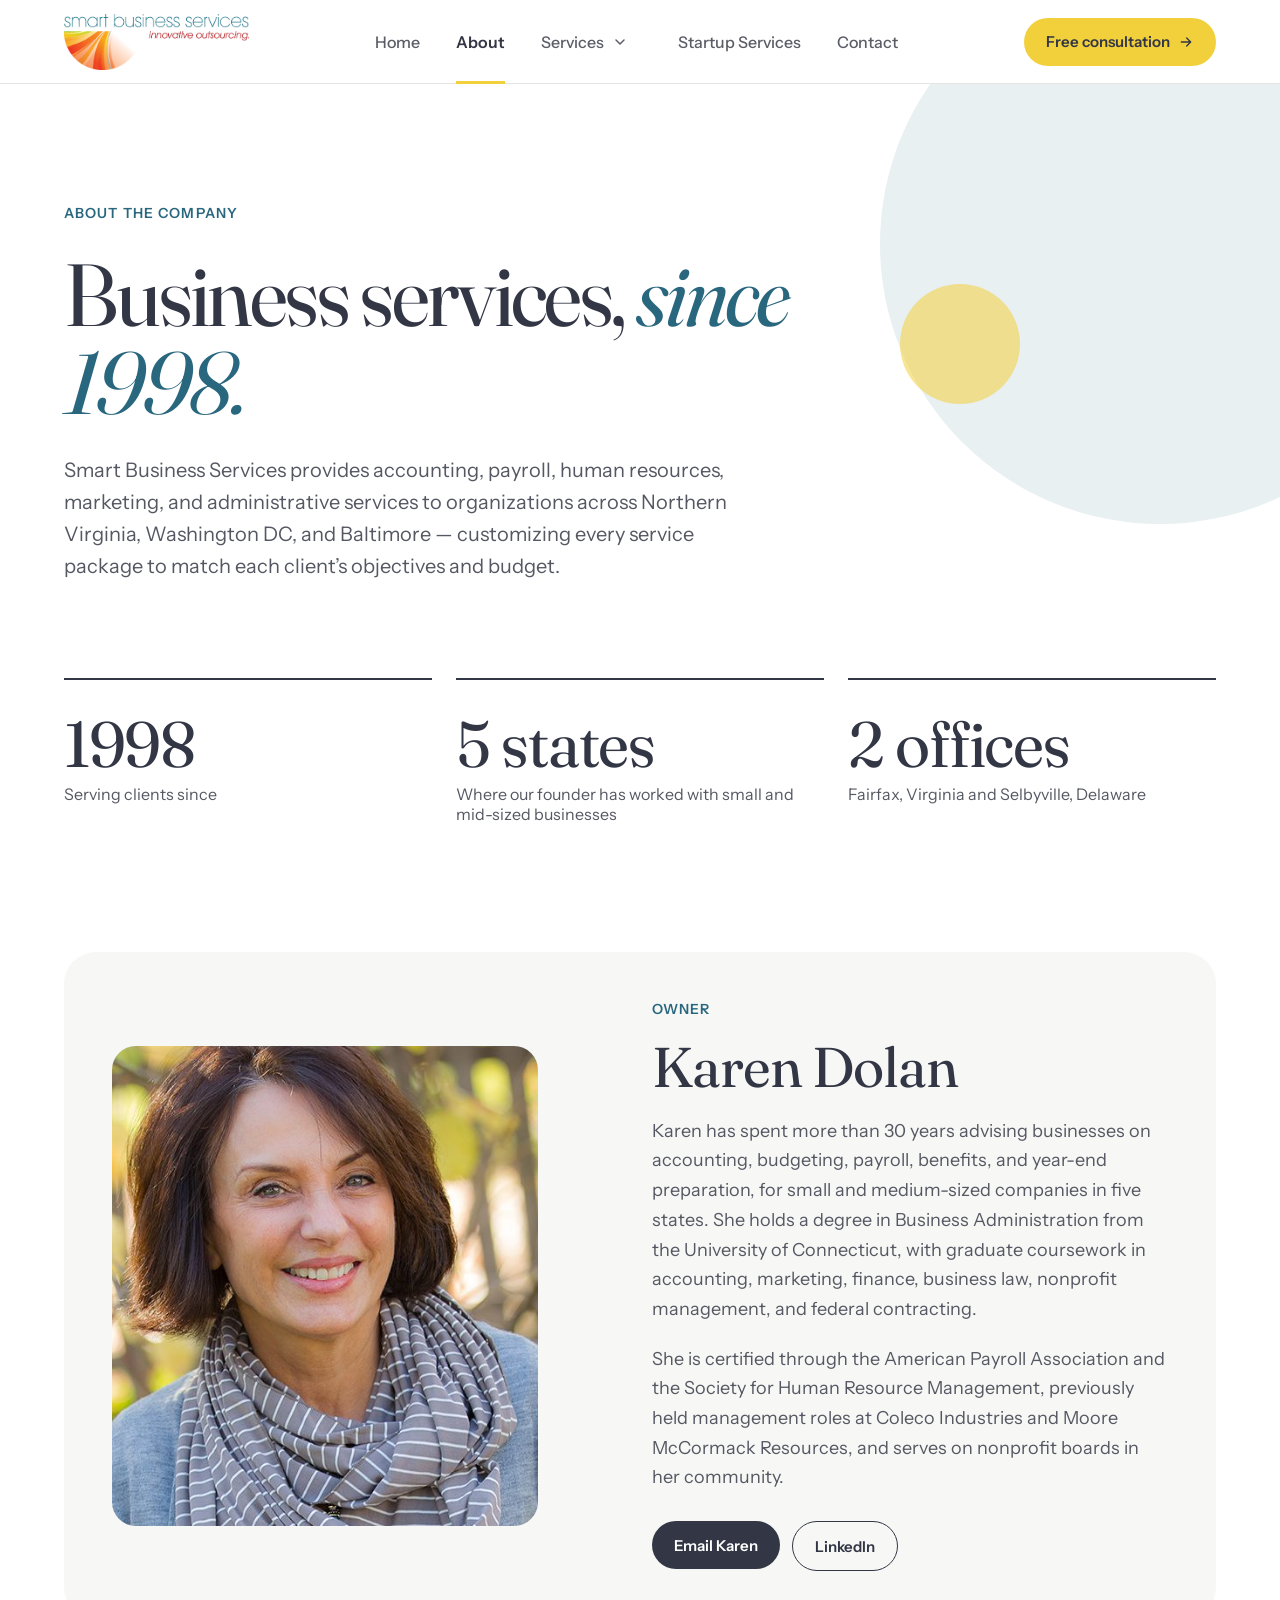
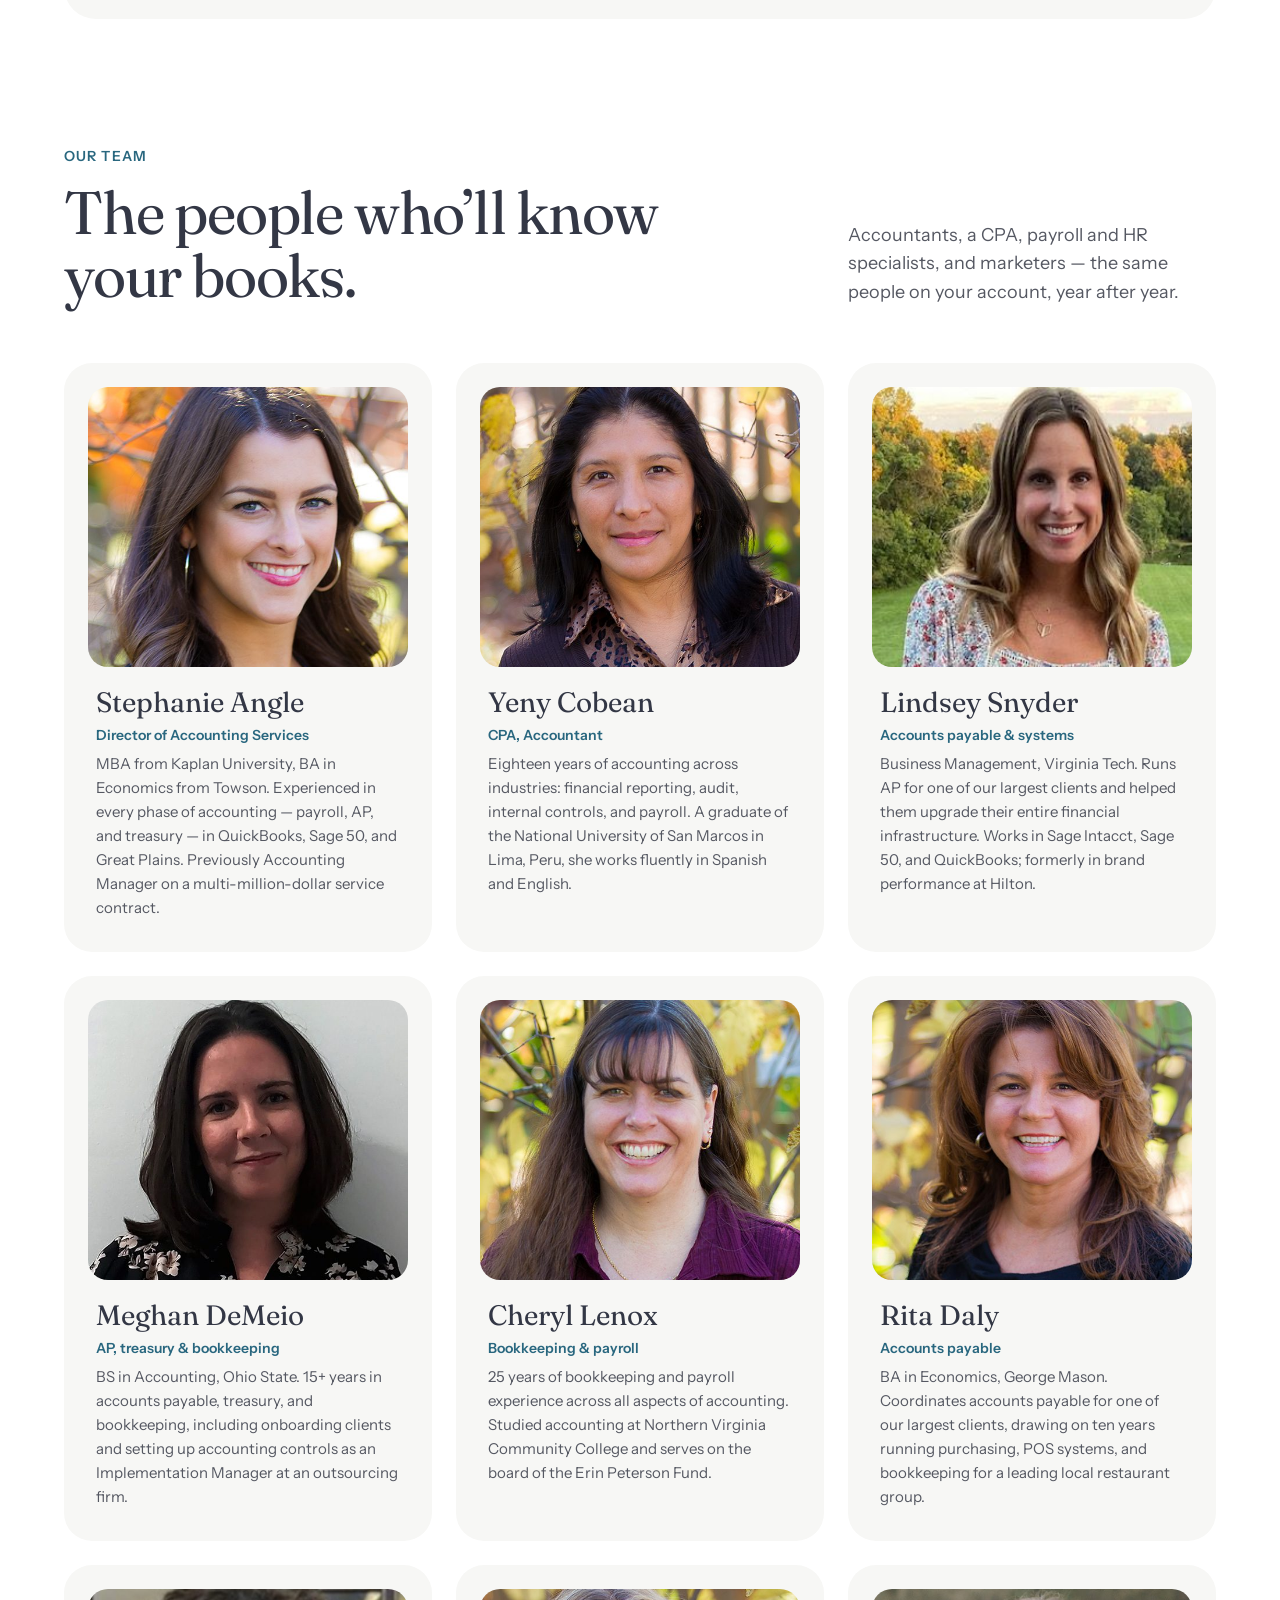
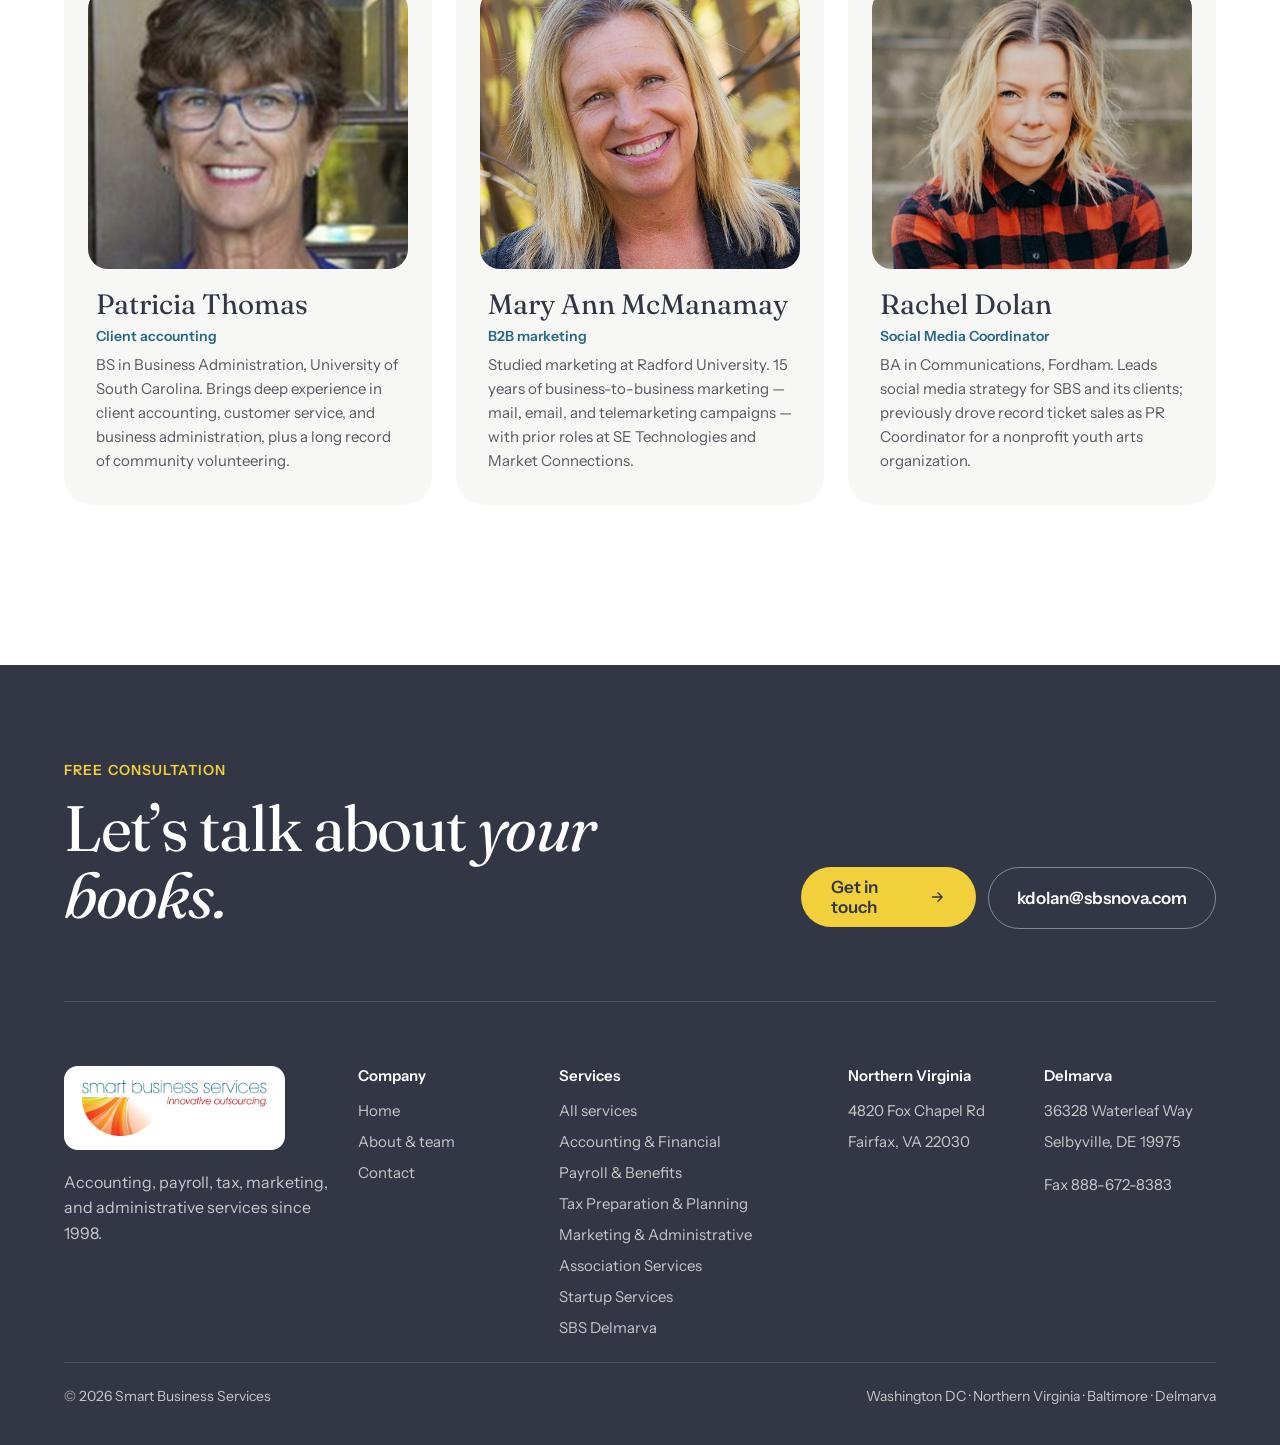
==== about.html @ db39c45e "Link every service page from the footer Adds a Services column listing the overview and all seven se" ====
<!doctype html>
<html lang="en">
<head>
<meta charset="utf-8">
<meta name="viewport" content="width=device-width, initial-scale=1">
<title>SBS Nova — About</title>
<meta name="description" content="Smart Business Services — innovative outsourcing. Accounting, payroll, tax, marketing, and administrative services since 1998.">
<link rel="icon" href="assets/sbs-logo.png">
<link rel="preconnect" href="https://fonts.googleapis.com">
<link rel="stylesheet" href="https://fonts.googleapis.com/css2?family=Fraunces:ital,opsz,wght@0,9..144,400;0,9..144,500;1,9..144,400;1,9..144,500&amp;family=Instrument+Sans:wght@400;500;600&amp;display=swap">
<style>
body{margin:0;background:#333745}
a{color:#29677F;text-decoration:none}a:hover{color:#1D4C5E}
.lift{transition:transform .35s cubic-bezier(.2,.7,.2,1),box-shadow .35s}
.lift:hover{transform:translateY(-6px);box-shadow:0 28px 48px -28px rgba(51,55,69,.4)}
@keyframes sbs-rise{from{opacity:0;transform:translateY(56px)}to{opacity:1;transform:none}}
@keyframes sbs-drift{from{transform:translateY(var(--from,0px))}to{transform:translateY(var(--to,0px))}}
@supports (animation-timeline: view()){
.reveal{animation:sbs-rise linear both;animation-timeline:view();animation-range:entry 0% entry 60%}
.drift{animation:sbs-drift linear both;animation-timeline:view();animation-range:cover}
}
@media (prefers-reduced-motion: reduce){.reveal,.drift{animation:none!important}.lift:hover{transform:none}}
.nav-dd{opacity:0;visibility:hidden;pointer-events:none;transform:translate(-50%,10px);transition:opacity .2s ease,transform .25s cubic-bezier(.2,.7,.2,1),visibility .2s}
.nav-item:hover .nav-dd,.nav-item:focus-within .nav-dd,.nav-dd.is-open{opacity:1;visibility:visible;pointer-events:auto;transform:translate(-50%,0)}
.nav-dd.is-closed{opacity:0!important;visibility:hidden!important;pointer-events:none!important}
.nav-chev{transition:transform .2s}
.nav-item:hover .nav-chev,.nav-item:focus-within .nav-chev,.nav-chev-btn[aria-expanded=true] .nav-chev{transform:rotate(180deg)}
.nav-chev-btn:hover{background:#F3F3F1}
.dd-link{transition:background .15s}
.dd-link:hover,.dd-link:focus-visible{background:#F5F5F3}
@media (prefers-reduced-motion: reduce){.nav-dd,.nav-chev{transition:none}}
</style>
</head>
<body>
<div style="width: 100%; box-sizing: border-box; display: flex; flex-direction: column; background: #FFFFFF; font-family: 'Instrument Sans', system-ui, sans-serif; color: #333745">

<div style="position: sticky; top: 0; z-index: 50">


<div style="width: 100%; height: 84px; box-sizing: border-box; display: flex; align-items: center; justify-content: space-between; padding: 0 64px; background: #FFFFFF; border-bottom: 1px solid #E4E4E1; font-family: 'Instrument Sans', system-ui, sans-serif; color: #333745">
<a href="index.html" style="display: flex; align-items: center"><img src="assets/sbs-logo.png" alt="Smart Business Services — innovative outsourcing — home" style="width: 185px; height: 56px; display: block"></a>

<nav aria-label="Main" style="display: flex; align-items: center; gap: 36px">
<a href="index.html" aria-current="false" style="display: flex; align-items: center; height: 84px; box-sizing: border-box; border-bottom: 3px solid transparent; padding-top: 3px; font-size: 16px; font-weight: 500; text-decoration: none; color: #5A5D66">Home</a>
<a href="about.html" aria-current="page" style="display: flex; align-items: center; height: 84px; box-sizing: border-box; border-bottom: 3px solid #F2D03B; padding-top: 3px; font-size: 16px; font-weight: 600; text-decoration: none; color: #333745">About</a>

<div class="nav-item" style="position: relative; display: flex; align-items: center; height: 84px">
<a href="services.html" aria-current="false" style="display: flex; align-items: center; height: 84px; box-sizing: border-box; border-bottom: 3px solid transparent; padding-top: 3px; font-size: 16px; font-weight: 500; text-decoration: none; color: #5A5D66">Services</a>
<button type="button" class="nav-chev-btn" aria-expanded="false" aria-controls="services-menu" aria-label="Show all services" style="width: 44px; height: 44px; margin-left: -6px; border: 0; border-radius: 10px; background: transparent; color: #5A5D66; display: flex; align-items: center; justify-content: center; cursor: pointer">
<svg class="nav-chev" width="16" height="16" viewBox="0 0 24 24" fill="none" stroke="currentColor" stroke-width="2.2" stroke-linecap="round" stroke-linejoin="round" aria-hidden="true"><path d="M6 9l6 6 6-6"></path></svg>
</button>

<div id="services-menu" class="nav-dd " style="position: absolute; top: 100%; left: 50%; width: 780px; z-index: 60; padding-top: 8px">
<div style="display: grid; grid-template-columns: minmax(0, 1fr) 232px; gap: 8px; padding: 10px; border-radius: 22px; background: #FFFFFF; box-shadow: 0 32px 64px -24px rgba(51,55,69,0.38), 0 0 0 1px rgba(51,55,69,0.07)">
<div style="display: grid; grid-template-columns: repeat(2, minmax(0, 1fr)); gap: 2px">

<a class="dd-link" href="accounting-financial-services.html" style="display: flex; gap: 14px; align-items: flex-start; padding: 14px; border-radius: 14px; color: #333745; text-decoration: none">
<span aria-hidden="true" style="width: 40px; height: 40px; flex-shrink: 0; border-radius: 12px; background: #E9F0F2; color: #29677F; display: flex; align-items: center; justify-content: center">
<svg width="20" height="20" viewBox="0 0 24 24" fill="none" stroke="currentColor" stroke-width="1.8" stroke-linecap="round" stroke-linejoin="round"><path d="M7 3h10a2 2 0 0 1 2 2v14a2 2 0 0 1-2 2H7a2 2 0 0 1-2-2V5a2 2 0 0 1 2-2zM8.5 7.5h7M8.5 12h.01M12 12h.01M15.5 12h.01M8.5 16h.01M12 16h.01M15.5 16h.01"></path></svg>
</span>
<span style="display: flex; flex-direction: column; gap: 3px">
<span style="font-size: 15px; font-weight: 600; line-height: 1.3">Accounting &amp; Financial</span>
<span style="font-size: 13.5px; line-height: 1.45; color: #6B6E76">Bookkeeping, statements, budgets, GovCon</span>
</span>
</a>

<a class="dd-link" href="payroll-benefits-management.html" style="display: flex; gap: 14px; align-items: flex-start; padding: 14px; border-radius: 14px; color: #333745; text-decoration: none">
<span aria-hidden="true" style="width: 40px; height: 40px; flex-shrink: 0; border-radius: 12px; background: #E9F0F2; color: #29677F; display: flex; align-items: center; justify-content: center">
<svg width="20" height="20" viewBox="0 0 24 24" fill="none" stroke="currentColor" stroke-width="1.8" stroke-linecap="round" stroke-linejoin="round"><path d="M3 6h18v13H3zM3 10h18M7 15h4"></path></svg>
</span>
<span style="display: flex; flex-direction: column; gap: 3px">
<span style="font-size: 15px; font-weight: 600; line-height: 1.3">Payroll &amp; Benefits</span>
<span style="font-size: 13.5px; line-height: 1.45; color: #6B6E76">One all-inclusive fee, dedicated staff</span>
</span>
</a>

<a class="dd-link" href="tax-preparation-planning.html" style="display: flex; gap: 14px; align-items: flex-start; padding: 14px; border-radius: 14px; color: #333745; text-decoration: none">
<span aria-hidden="true" style="width: 40px; height: 40px; flex-shrink: 0; border-radius: 12px; background: #E9F0F2; color: #29677F; display: flex; align-items: center; justify-content: center">
<svg width="20" height="20" viewBox="0 0 24 24" fill="none" stroke="currentColor" stroke-width="1.8" stroke-linecap="round" stroke-linejoin="round"><path d="M6 3h12v18l-3-2-3 2-3-2-3 2zM9 8h6M9 12h6"></path></svg>
</span>
<span style="display: flex; flex-direction: column; gap: 3px">
<span style="font-size: 15px; font-weight: 600; line-height: 1.3">Tax Preparation &amp; Planning</span>
<span style="font-size: 13.5px; line-height: 1.45; color: #6B6E76">Year-round planning and returns</span>
</span>
</a>

<a class="dd-link" href="marketing-administrative-services.html" style="display: flex; gap: 14px; align-items: flex-start; padding: 14px; border-radius: 14px; color: #333745; text-decoration: none">
<span aria-hidden="true" style="width: 40px; height: 40px; flex-shrink: 0; border-radius: 12px; background: #E9F0F2; color: #29677F; display: flex; align-items: center; justify-content: center">
<svg width="20" height="20" viewBox="0 0 24 24" fill="none" stroke="currentColor" stroke-width="1.8" stroke-linecap="round" stroke-linejoin="round"><path d="M3 10v4a1 1 0 0 0 1 1h3l6 4V5L7 9H4a1 1 0 0 0-1 1zM17 9a4 4 0 0 1 0 6"></path></svg>
</span>
<span style="display: flex; flex-direction: column; gap: 3px">
<span style="font-size: 15px; font-weight: 600; line-height: 1.3">Marketing &amp; Administrative</span>
<span style="font-size: 13.5px; line-height: 1.45; color: #6B6E76">Newsletters, campaigns, events</span>
</span>
</a>

<a class="dd-link" href="association-services.html" style="display: flex; gap: 14px; align-items: flex-start; padding: 14px; border-radius: 14px; color: #333745; text-decoration: none">
<span aria-hidden="true" style="width: 40px; height: 40px; flex-shrink: 0; border-radius: 12px; background: #E9F0F2; color: #29677F; display: flex; align-items: center; justify-content: center">
<svg width="20" height="20" viewBox="0 0 24 24" fill="none" stroke="currentColor" stroke-width="1.8" stroke-linecap="round" stroke-linejoin="round"><path d="M16 20v-1a4 4 0 0 0-4-4H6a4 4 0 0 0-4 4v1M9 11a4 4 0 1 0 0-8 4 4 0 0 0 0 8zM22 20v-1a4 4 0 0 0-3-3.9M16 3.1a4 4 0 0 1 0 7.8"></path></svg>
</span>
<span style="display: flex; flex-direction: column; gap: 3px">
<span style="font-size: 15px; font-weight: 600; line-height: 1.3">Association Services</span>
<span style="font-size: 13.5px; line-height: 1.45; color: #6B6E76">Meetings, databases, accounting</span>
</span>
</a>

<a class="dd-link" href="sbs-delmarva.html" style="display: flex; gap: 14px; align-items: flex-start; padding: 14px; border-radius: 14px; color: #333745; text-decoration: none">
<span aria-hidden="true" style="width: 40px; height: 40px; flex-shrink: 0; border-radius: 12px; background: #E9F0F2; color: #29677F; display: flex; align-items: center; justify-content: center">
<svg width="20" height="20" viewBox="0 0 24 24" fill="none" stroke="currentColor" stroke-width="1.8" stroke-linecap="round" stroke-linejoin="round"><path d="M12 21s-7-6.2-7-11.5A7 7 0 0 1 19 9.5C19 14.8 12 21 12 21zM12 12a2.5 2.5 0 1 0 0-5 2.5 2.5 0 0 0 0 5z"></path></svg>
</span>
<span style="display: flex; flex-direction: column; gap: 3px">
<span style="font-size: 15px; font-weight: 600; line-height: 1.3">SBS Delmarva</span>
<span style="font-size: 13.5px; line-height: 1.45; color: #6B6E76">Our Selbyville, Delaware office</span>
</span>
</a>

<a class="dd-link" href="services.html" style="grid-column: span 2; display: flex; align-items: center; justify-content: space-between; margin-top: 4px; padding: 14px; border-top: 1px solid #EDEDEA; border-radius: 0 0 14px 14px; color: #29677F; font-size: 14px; font-weight: 600; text-decoration: none">View all services
<svg width="16" height="16" viewBox="0 0 24 24" fill="none" stroke="currentColor" stroke-width="2" stroke-linecap="round" stroke-linejoin="round" aria-hidden="true"><path d="M5 12h14M13 6l6 6-6 6"></path></svg></a>
</div>
<a href="startup-services.html" style="display: flex; flex-direction: column; gap: 10px; padding: 22px; border-radius: 16px; background: #F2D03B; color: #333745; text-decoration: none">
<span style="font-size: 12px; font-weight: 600; letter-spacing: 0.08em; text-transform: uppercase">New business?</span>
<span style="font-family: Fraunces, Georgia, serif; font-size: 26px; line-height: 1.1">Startup Services</span>
<span style="font-size: 14px; line-height: 1.5">Entity selection, planning, accounting setup, and tax — from day one.</span>
<span style="display: flex; align-items: center; gap: 6px; margin-top: auto; font-size: 14px; font-weight: 600">Get started
<svg width="14" height="14" viewBox="0 0 24 24" fill="none" stroke="currentColor" stroke-width="2" stroke-linecap="round" stroke-linejoin="round" aria-hidden="true"><path d="M5 12h14M13 6l6 6-6 6"></path></svg></span>
</a>
</div>
</div>
</div>

<a href="startup-services.html" aria-current="false" style="display: flex; align-items: center; height: 84px; box-sizing: border-box; border-bottom: 3px solid transparent; padding-top: 3px; font-size: 16px; font-weight: 500; text-decoration: none; color: #5A5D66">Startup Services</a>
<a href="contact.html" aria-current="false" style="display: flex; align-items: center; height: 84px; box-sizing: border-box; border-bottom: 3px solid transparent; padding-top: 3px; font-size: 16px; font-weight: 500; text-decoration: none; color: #5A5D66">Contact</a>
</nav>

<a href="contact.html" style="display: flex; align-items: center; gap: 8px; height: 48px; padding: 0 22px; border-radius: 999px; background: #F2D03B; color: #333745; font-size: 15px; font-weight: 600; text-decoration: none">Free consultation
<svg width="16" height="16" viewBox="0 0 24 24" fill="none" stroke="currentColor" stroke-width="2" stroke-linecap="round" stroke-linejoin="round" aria-hidden="true"><path d="M5 12h14M13 6l6 6-6 6"></path></svg></a>
</div>

</div>


<section style="position: relative; overflow: hidden; padding: 120px 64px 96px; display: grid; grid-template-columns: repeat(12, minmax(0, 1fr)); column-gap: 24px; align-items: end">
<div class="drift" aria-hidden="true" style="position: absolute; right: -160px; top: -120px; width: 560px; height: 560px; border-radius: 999px; background: #E9F0F2; --from: 0px; --to: 200px"></div>
<div class="drift" aria-hidden="true" style="position: absolute; right: 260px; top: 200px; width: 120px; height: 120px; border-radius: 999px; background: #F2D03B; opacity: 0.55; --from: 40px; --to: -120px"></div>
<div style="position: relative; grid-column: span 8; display: flex; flex-direction: column; gap: 28px">
<span style="font-size: 14px; font-weight: 600; letter-spacing: 0.08em; text-transform: uppercase; color: #29677F">About the company</span>
<h1 style="margin: 0; font-family: Fraunces, Georgia, serif; font-weight: 400; font-size: 88px; line-height: 1; letter-spacing: -0.03em">Business services, <span style="font-style: italic; color: #29677F">since 1998.</span></h1>
<p style="margin: 0; max-width: 680px; font-size: 20px; line-height: 1.6; color: #555862">Smart Business Services provides accounting, payroll, human resources, marketing, and administrative services to organizations across Northern Virginia, Washington DC, and Baltimore — customizing every service package to match each client’s objectives and budget.</p>
</div>
</section>


<section style="display: grid; grid-template-columns: repeat(3, minmax(0, 1fr)); gap: 24px; padding: 0 64px 128px">

<div class="reveal" style="display: flex; flex-direction: column; gap: 8px; padding: 32px 0 0; border-top: 2px solid #333745">
<span style="font-family: Fraunces, Georgia, serif; font-size: 64px; line-height: 1; letter-spacing: -0.02em">1998</span>
<span style="font-size: 16px; color: #555862">Serving clients since</span>
</div>

<div class="reveal" style="display: flex; flex-direction: column; gap: 8px; padding: 32px 0 0; border-top: 2px solid #333745">
<span style="font-family: Fraunces, Georgia, serif; font-size: 64px; line-height: 1; letter-spacing: -0.02em">5 states</span>
<span style="font-size: 16px; color: #555862">Where our founder has worked with small and mid-sized businesses</span>
</div>

<div class="reveal" style="display: flex; flex-direction: column; gap: 8px; padding: 32px 0 0; border-top: 2px solid #333745">
<span style="font-family: Fraunces, Georgia, serif; font-size: 64px; line-height: 1; letter-spacing: -0.02em">2 offices</span>
<span style="font-size: 16px; color: #555862">Fairfax, Virginia and Selbyville, Delaware</span>
</div>

</section>


<section style="padding: 0 64px 128px">
<div class="reveal" style="display: grid; grid-template-columns: repeat(12, minmax(0, 1fr)); column-gap: 24px; align-items: center; padding: 48px; border-radius: 32px; background: #F7F7F5">
<div style="grid-column: span 5; display: flex">

<img src="assets/team/karen-dolan.jpg" alt="Karen Dolan" style="width: 100%; height: 480px; border-radius: 24px; object-fit: cover; object-position: center 30%; display: block">


</div>
<div style="grid-column: 7 / span 6; display: flex; flex-direction: column; gap: 20px">
<span style="font-size: 14px; font-weight: 600; letter-spacing: 0.08em; text-transform: uppercase; color: #29677F">Owner</span>
<h2 style="margin: 0; font-family: Fraunces, Georgia, serif; font-weight: 400; font-size: 56px; line-height: 1.05; letter-spacing: -0.02em">Karen Dolan</h2>
<p style="margin: 0; font-size: 18px; line-height: 1.65; color: #555862">Karen has spent more than 30 years advising businesses on accounting, budgeting, payroll, benefits, and year-end preparation, for small and medium-sized companies in five states. She holds a degree in Business Administration from the University of Connecticut, with graduate coursework in accounting, marketing, finance, business law, nonprofit management, and federal contracting.</p>
<p style="margin: 0; font-size: 18px; line-height: 1.65; color: #555862">She is certified through the American Payroll Association and the Society for Human Resource Management, previously held management roles at Coleco Industries and Moore McCormack Resources, and serves on nonprofit boards in her community.</p>
<div style="display: flex; gap: 12px; margin-top: 8px">
<a href="mailto:kdolan@sbsnova.com" style="display: flex; align-items: center; height: 48px; padding: 0 22px; border-radius: 999px; background: #333745; color: #FFFFFF; font-size: 15px; font-weight: 600">Email Karen</a>
<a href="http://www.linkedin.com/pub/karen-dolan/6/226/b94" style="display: flex; align-items: center; height: 48px; padding: 0 22px; border-radius: 999px; border: 1px solid #333745; color: #333745; font-size: 15px; font-weight: 600">LinkedIn</a>
</div>
</div>
</div>
</section>


<section style="display: flex; flex-direction: column; gap: 56px; padding: 0 64px 160px">
<div style="display: grid; grid-template-columns: repeat(12, minmax(0, 1fr)); column-gap: 24px; align-items: end">
<div style="grid-column: span 7; display: flex; flex-direction: column; gap: 16px">
<span style="font-size: 14px; font-weight: 600; letter-spacing: 0.08em; text-transform: uppercase; color: #29677F">Our team</span>
<h2 style="margin: 0; font-family: Fraunces, Georgia, serif; font-weight: 400; font-size: 60px; line-height: 1.05; letter-spacing: -0.02em">The people who’ll know your books.</h2>
</div>
<p style="grid-column: 9 / span 4; margin: 0; font-size: 18px; line-height: 1.6; color: #555862">Accountants, a CPA, payroll and HR specialists, and marketers — the same people on your account, year after year.</p>
</div>
<div style="display: grid; grid-template-columns: repeat(3, minmax(0, 1fr)); gap: 24px">

<div class="lift reveal" style="display: flex; flex-direction: column; gap: 20px; padding: 24px; border-radius: 28px; background: #F7F7F5">

<img src="assets/team/stephanie-angle.jpg" alt="Stephanie Angle" style="width: 100%; height: 280px; border-radius: 20px; object-fit: cover; object-position: center 30%; display: block">


<div style="display: flex; flex-direction: column; gap: 8px; padding: 0 8px 8px">
<h3 style="margin: 0; font-family: Fraunces, Georgia, serif; font-weight: 400; font-size: 28px; line-height: 1.1">Stephanie Angle</h3>
<span style="font-size: 14px; font-weight: 600; color: #29677F">Director of Accounting Services</span>
<p style="margin: 0; font-size: 15px; line-height: 1.6; color: #555862">MBA from Kaplan University, BA in Economics from Towson. Experienced in every phase of accounting — payroll, AP, and treasury — in QuickBooks, Sage 50, and Great Plains. Previously Accounting Manager on a multi-million-dollar service contract.</p>
</div>
</div>

<div class="lift reveal" style="display: flex; flex-direction: column; gap: 20px; padding: 24px; border-radius: 28px; background: #F7F7F5">

<img src="assets/team/yeny-cobean.jpg" alt="Yeny Cobean" style="width: 100%; height: 280px; border-radius: 20px; object-fit: cover; object-position: center 30%; display: block">


<div style="display: flex; flex-direction: column; gap: 8px; padding: 0 8px 8px">
<h3 style="margin: 0; font-family: Fraunces, Georgia, serif; font-weight: 400; font-size: 28px; line-height: 1.1">Yeny Cobean</h3>
<span style="font-size: 14px; font-weight: 600; color: #29677F">CPA, Accountant</span>
<p style="margin: 0; font-size: 15px; line-height: 1.6; color: #555862">Eighteen years of accounting across industries: financial reporting, audit, internal controls, and payroll. A graduate of the National University of San Marcos in Lima, Peru, she works fluently in Spanish and English.</p>
</div>
</div>

<div class="lift reveal" style="display: flex; flex-direction: column; gap: 20px; padding: 24px; border-radius: 28px; background: #F7F7F5">

<img src="assets/team/lindsey-snyder.jpg" alt="Lindsey Snyder" style="width: 100%; height: 280px; border-radius: 20px; object-fit: cover; object-position: center 30%; display: block">


<div style="display: flex; flex-direction: column; gap: 8px; padding: 0 8px 8px">
<h3 style="margin: 0; font-family: Fraunces, Georgia, serif; font-weight: 400; font-size: 28px; line-height: 1.1">Lindsey Snyder</h3>
<span style="font-size: 14px; font-weight: 600; color: #29677F">Accounts payable &amp; systems</span>
<p style="margin: 0; font-size: 15px; line-height: 1.6; color: #555862">Business Management, Virginia Tech. Runs AP for one of our largest clients and helped them upgrade their entire financial infrastructure. Works in Sage Intacct, Sage 50, and QuickBooks; formerly in brand performance at Hilton.</p>
</div>
</div>

<div class="lift reveal" style="display: flex; flex-direction: column; gap: 20px; padding: 24px; border-radius: 28px; background: #F7F7F5">

<img src="assets/team/meghan-demeio.jpg" alt="Meghan DeMeio" style="width: 100%; height: 280px; border-radius: 20px; object-fit: cover; object-position: center 30%; display: block">


<div style="display: flex; flex-direction: column; gap: 8px; padding: 0 8px 8px">
<h3 style="margin: 0; font-family: Fraunces, Georgia, serif; font-weight: 400; font-size: 28px; line-height: 1.1">Meghan DeMeio</h3>
<span style="font-size: 14px; font-weight: 600; color: #29677F">AP, treasury &amp; bookkeeping</span>
<p style="margin: 0; font-size: 15px; line-height: 1.6; color: #555862">BS in Accounting, Ohio State. 15+ years in accounts payable, treasury, and bookkeeping, including onboarding clients and setting up accounting controls as an Implementation Manager at an outsourcing firm.</p>
</div>
</div>

<div class="lift reveal" style="display: flex; flex-direction: column; gap: 20px; padding: 24px; border-radius: 28px; background: #F7F7F5">

<img src="assets/team/cheryl-lenox.jpg" alt="Cheryl Lenox" style="width: 100%; height: 280px; border-radius: 20px; object-fit: cover; object-position: center 30%; display: block">


<div style="display: flex; flex-direction: column; gap: 8px; padding: 0 8px 8px">
<h3 style="margin: 0; font-family: Fraunces, Georgia, serif; font-weight: 400; font-size: 28px; line-height: 1.1">Cheryl Lenox</h3>
<span style="font-size: 14px; font-weight: 600; color: #29677F">Bookkeeping &amp; payroll</span>
<p style="margin: 0; font-size: 15px; line-height: 1.6; color: #555862">25 years of bookkeeping and payroll experience across all aspects of accounting. Studied accounting at Northern Virginia Community College and serves on the board of the Erin Peterson Fund.</p>
</div>
</div>

<div class="lift reveal" style="display: flex; flex-direction: column; gap: 20px; padding: 24px; border-radius: 28px; background: #F7F7F5">

<img src="assets/team/rita-daly.jpg" alt="Rita Daly" style="width: 100%; height: 280px; border-radius: 20px; object-fit: cover; object-position: center 30%; display: block">


<div style="display: flex; flex-direction: column; gap: 8px; padding: 0 8px 8px">
<h3 style="margin: 0; font-family: Fraunces, Georgia, serif; font-weight: 400; font-size: 28px; line-height: 1.1">Rita Daly</h3>
<span style="font-size: 14px; font-weight: 600; color: #29677F">Accounts payable</span>
<p style="margin: 0; font-size: 15px; line-height: 1.6; color: #555862">BA in Economics, George Mason. Coordinates accounts payable for one of our largest clients, drawing on ten years running purchasing, POS systems, and bookkeeping for a leading local restaurant group.</p>
</div>
</div>

<div class="lift reveal" style="display: flex; flex-direction: column; gap: 20px; padding: 24px; border-radius: 28px; background: #F7F7F5">

<img src="assets/team/patricia-thomas.jpg" alt="Patricia Thomas" style="width: 100%; height: 280px; border-radius: 20px; object-fit: cover; object-position: center 30%; display: block">


<div style="display: flex; flex-direction: column; gap: 8px; padding: 0 8px 8px">
<h3 style="margin: 0; font-family: Fraunces, Georgia, serif; font-weight: 400; font-size: 28px; line-height: 1.1">Patricia Thomas</h3>
<span style="font-size: 14px; font-weight: 600; color: #29677F">Client accounting</span>
<p style="margin: 0; font-size: 15px; line-height: 1.6; color: #555862">BS in Business Administration, University of South Carolina. Brings deep experience in client accounting, customer service, and business administration, plus a long record of community volunteering.</p>
</div>
</div>

<div class="lift reveal" style="display: flex; flex-direction: column; gap: 20px; padding: 24px; border-radius: 28px; background: #F7F7F5">

<img src="assets/team/mary-ann-mcmanamay.jpg" alt="Mary Ann McManamay" style="width: 100%; height: 280px; border-radius: 20px; object-fit: cover; object-position: center 30%; display: block">


<div style="display: flex; flex-direction: column; gap: 8px; padding: 0 8px 8px">
<h3 style="margin: 0; font-family: Fraunces, Georgia, serif; font-weight: 400; font-size: 28px; line-height: 1.1">Mary Ann McManamay</h3>
<span style="font-size: 14px; font-weight: 600; color: #29677F">B2B marketing</span>
<p style="margin: 0; font-size: 15px; line-height: 1.6; color: #555862">Studied marketing at Radford University. 15 years of business-to-business marketing — mail, email, and telemarketing campaigns — with prior roles at SE Technologies and Market Connections.</p>
</div>
</div>

<div class="lift reveal" style="display: flex; flex-direction: column; gap: 20px; padding: 24px; border-radius: 28px; background: #F7F7F5">

<img src="assets/team/rachel-dolan.jpg" alt="Rachel Dolan" style="width: 100%; height: 280px; border-radius: 20px; object-fit: cover; object-position: center 30%; display: block">


<div style="display: flex; flex-direction: column; gap: 8px; padding: 0 8px 8px">
<h3 style="margin: 0; font-family: Fraunces, Georgia, serif; font-weight: 400; font-size: 28px; line-height: 1.1">Rachel Dolan</h3>
<span style="font-size: 14px; font-weight: 600; color: #29677F">Social Media Coordinator</span>
<p style="margin: 0; font-size: 15px; line-height: 1.6; color: #555862">BA in Communications, Fordham. Leads social media strategy for SBS and its clients; previously drove record ticket sales as PR Coordinator for a nonprofit youth arts organization.</p>
</div>
</div>

</div>
</section>



<footer style="width: 100%; height: 780px; box-sizing: border-box; display: flex; flex-direction: column; padding: 96px 64px 40px; background: #333745; color: #FFFFFF; font-family: 'Instrument Sans', system-ui, sans-serif">
<div style="display: flex; justify-content: space-between; align-items: flex-end; gap: 48px; padding-bottom: 72px; border-bottom: 1px solid rgba(255,255,255,0.14)">
<div style="display: flex; flex-direction: column; gap: 16px">
<span style="font-size: 14px; font-weight: 600; letter-spacing: 0.08em; text-transform: uppercase; color: #F2D03B">Free consultation</span>
<h2 style="margin: 0; font-family: Fraunces, Georgia, serif; font-weight: 400; font-size: 64px; line-height: 1.04; letter-spacing: -0.02em">Let’s talk about <span style="font-style: italic">your books.</span></h2>
</div>
<div style="display: flex; gap: 12px">
<a href="contact.html" style="display: flex; align-items: center; gap: 10px; height: 60px; padding: 0 30px; border-radius: 999px; background: #F2D03B; color: #333745; font-size: 17px; font-weight: 600; text-decoration: none">Get in touch
<svg width="18" height="18" viewBox="0 0 24 24" fill="none" stroke="currentColor" stroke-width="2" stroke-linecap="round" stroke-linejoin="round" aria-hidden="true"><path d="M5 12h14M13 6l6 6-6 6"></path></svg></a>
<a href="mailto:kdolan@sbsnova.com" style="display: flex; align-items: center; height: 60px; padding: 0 28px; border-radius: 999px; border: 1px solid rgba(255,255,255,0.4); color: #FFFFFF; font-size: 17px; font-weight: 600; text-decoration: none">kdolan@sbsnova.com</a>
</div>
</div>
<div style="display: grid; grid-template-columns: repeat(12, minmax(0, 1fr)); column-gap: 24px; padding-top: 64px; flex-grow: 1">
<div style="grid-column: span 3; display: flex; flex-direction: column; gap: 20px">
<div style="display: flex; align-self: flex-start; padding: 14px 18px; border-radius: 14px; background: #FFFFFF"><img src="assets/sbs-logo.png" alt="Smart Business Services — innovative outsourcing" style="width: 185px; height: 56px; display: block"></div>
<p style="margin: 0; max-width: 320px; font-size: 16px; line-height: 1.6; color: #C8C8C8">Accounting, payroll, tax, marketing, and administrative services since 1998.</p>
</div>
<nav aria-label="Footer" style="grid-column: 4 / span 5; display: grid; grid-template-columns: minmax(0, 2fr) minmax(0, 3fr); column-gap: 24px; align-items: start; font-size: 15px">
<div style="display: flex; flex-direction: column; gap: 12px">
<span style="font-weight: 600; margin-bottom: 4px">Company</span>
<a href="index.html" style="color: #C8C8C8; text-decoration: none">Home</a>
<a href="about.html" style="color: #C8C8C8; text-decoration: none">About &amp; team</a>
<a href="contact.html" style="color: #C8C8C8; text-decoration: none">Contact</a>
</div>
<div style="display: flex; flex-direction: column; gap: 12px">
<span style="font-weight: 600; margin-bottom: 4px">Services</span>
<a href="services.html" style="color: #C8C8C8; text-decoration: none">All services</a>
<a href="accounting-financial-services.html" style="color: #C8C8C8; text-decoration: none">Accounting &amp; Financial</a>
<a href="payroll-benefits-management.html" style="color: #C8C8C8; text-decoration: none">Payroll &amp; Benefits</a>
<a href="tax-preparation-planning.html" style="color: #C8C8C8; text-decoration: none">Tax Preparation &amp; Planning</a>
<a href="marketing-administrative-services.html" style="color: #C8C8C8; text-decoration: none">Marketing &amp; Administrative</a>
<a href="association-services.html" style="color: #C8C8C8; text-decoration: none">Association Services</a>
<a href="startup-services.html" style="color: #C8C8C8; text-decoration: none">Startup Services</a>
<a href="sbs-delmarva.html" style="color: #C8C8C8; text-decoration: none">SBS Delmarva</a>
</div>
</nav>
<div style="grid-column: 9 / span 2; display: flex; flex-direction: column; gap: 12px; font-size: 15px">
<span style="font-weight: 600; margin-bottom: 4px">Northern Virginia</span>
<span style="color: #C8C8C8">4820 Fox Chapel Rd</span>
<span style="color: #C8C8C8">Fairfax, VA 22030</span>
</div>
<div style="grid-column: 11 / span 2; display: flex; flex-direction: column; gap: 12px; font-size: 15px">
<span style="font-weight: 600; margin-bottom: 4px">Delmarva</span>
<span style="color: #C8C8C8">36328 Waterleaf Way</span>
<span style="color: #C8C8C8">Selbyville, DE 19975</span>
<span style="color: #C8C8C8; margin-top: 12px">Fax 888-672-8383</span>
</div>
</div>
<div style="display: flex; justify-content: space-between; padding-top: 24px; border-top: 1px solid rgba(255,255,255,0.14); font-size: 14px; color: #C8C8C8">
<span>© 2026 Smart Business Services</span>
<span>Washington DC · Northern Virginia · Baltimore · Delmarva</span>
</div>
</footer>

</div>
<script>
(function () {
  var btn = document.querySelector('.nav-chev-btn');
  var menu = document.getElementById('services-menu');
  if (!btn || !menu) return;
  var item = btn.closest('.nav-item');
  function set(open) {
    menu.classList.toggle('is-open', open);
    menu.classList.remove('is-closed');
    btn.setAttribute('aria-expanded', open ? 'true' : 'false');
  }
  btn.addEventListener('click', function (e) { e.stopPropagation(); set(!menu.classList.contains('is-open')); });
  document.addEventListener('click', function (e) { if (!item.contains(e.target)) set(false); });
  document.addEventListener('keydown', function (e) {
    if (e.key === 'Escape' && (menu.classList.contains('is-open') || item.contains(document.activeElement))) {
      set(false); menu.classList.add('is-closed'); btn.focus();
    }
  });
  item.addEventListener('mouseleave', function () { menu.classList.remove('is-closed'); });
  btn.addEventListener('blur', function () { menu.classList.remove('is-closed'); });
})();
</script>

</body>
</html>
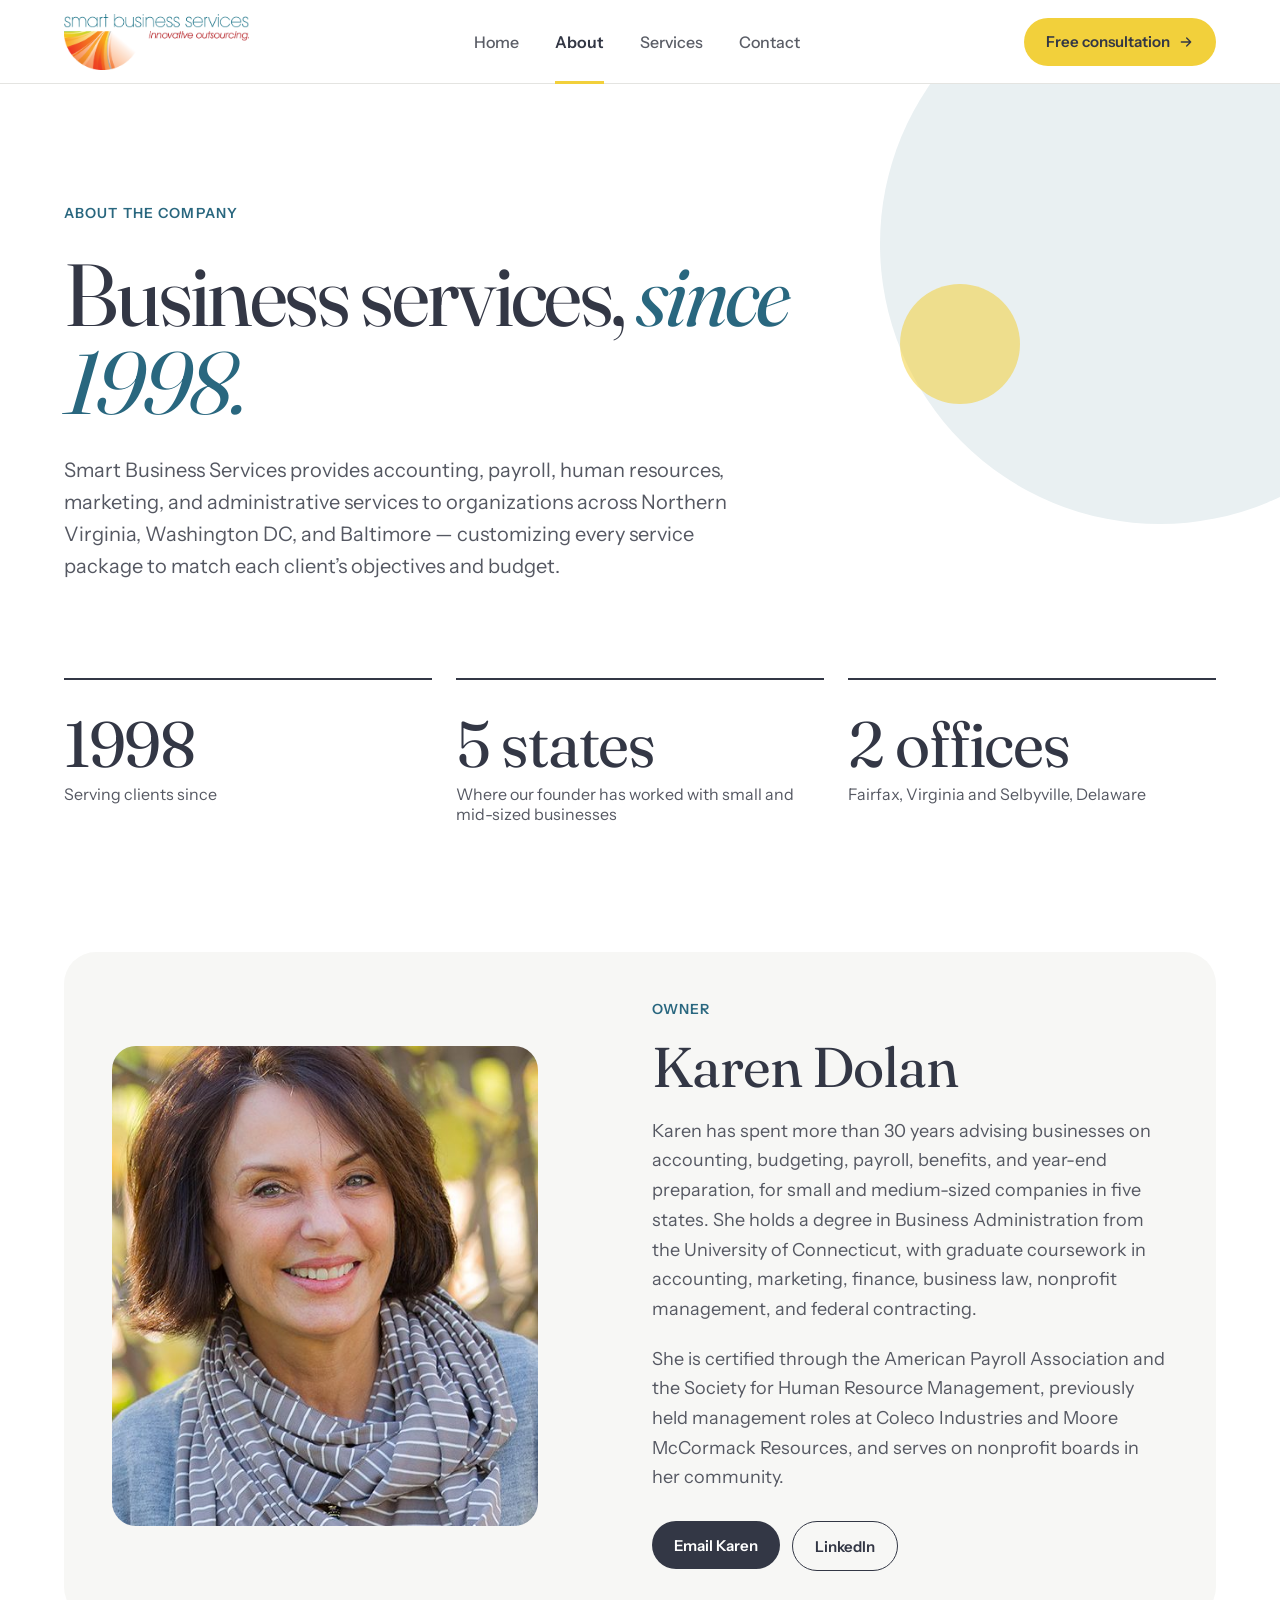
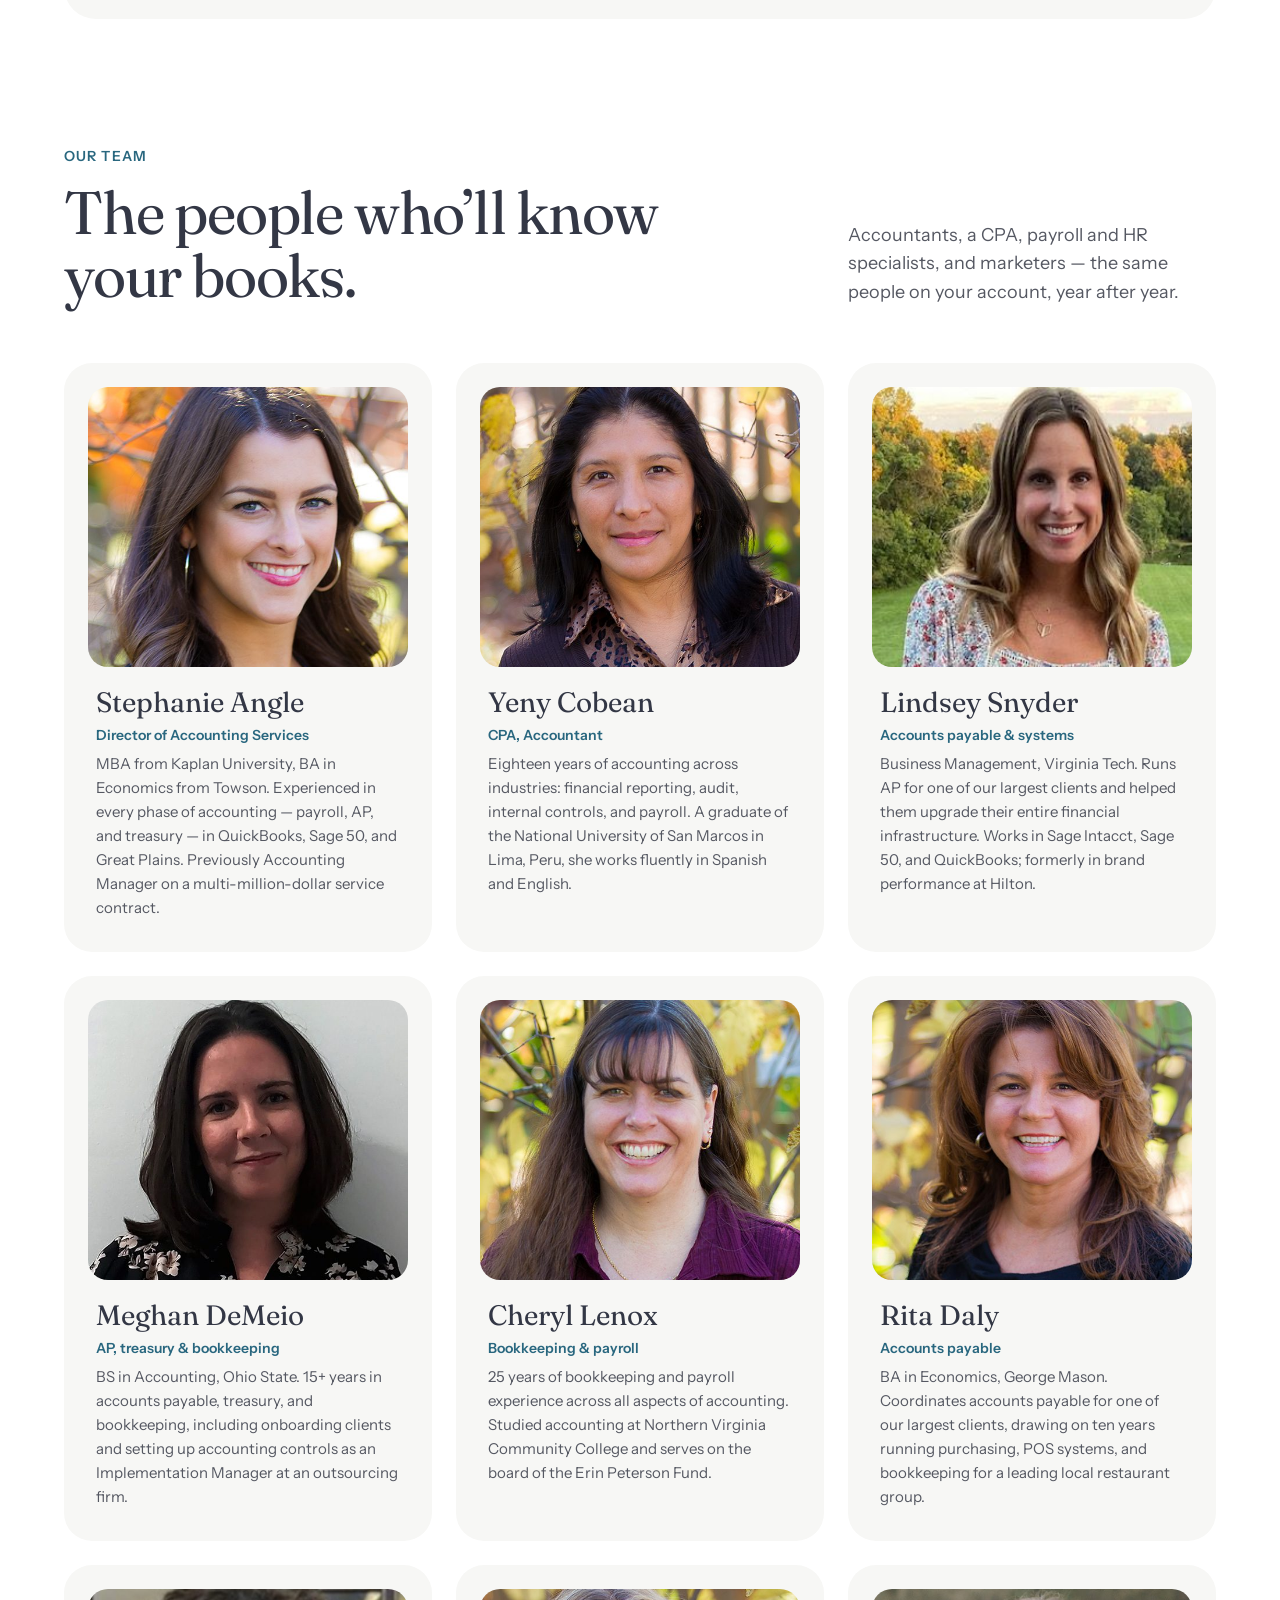
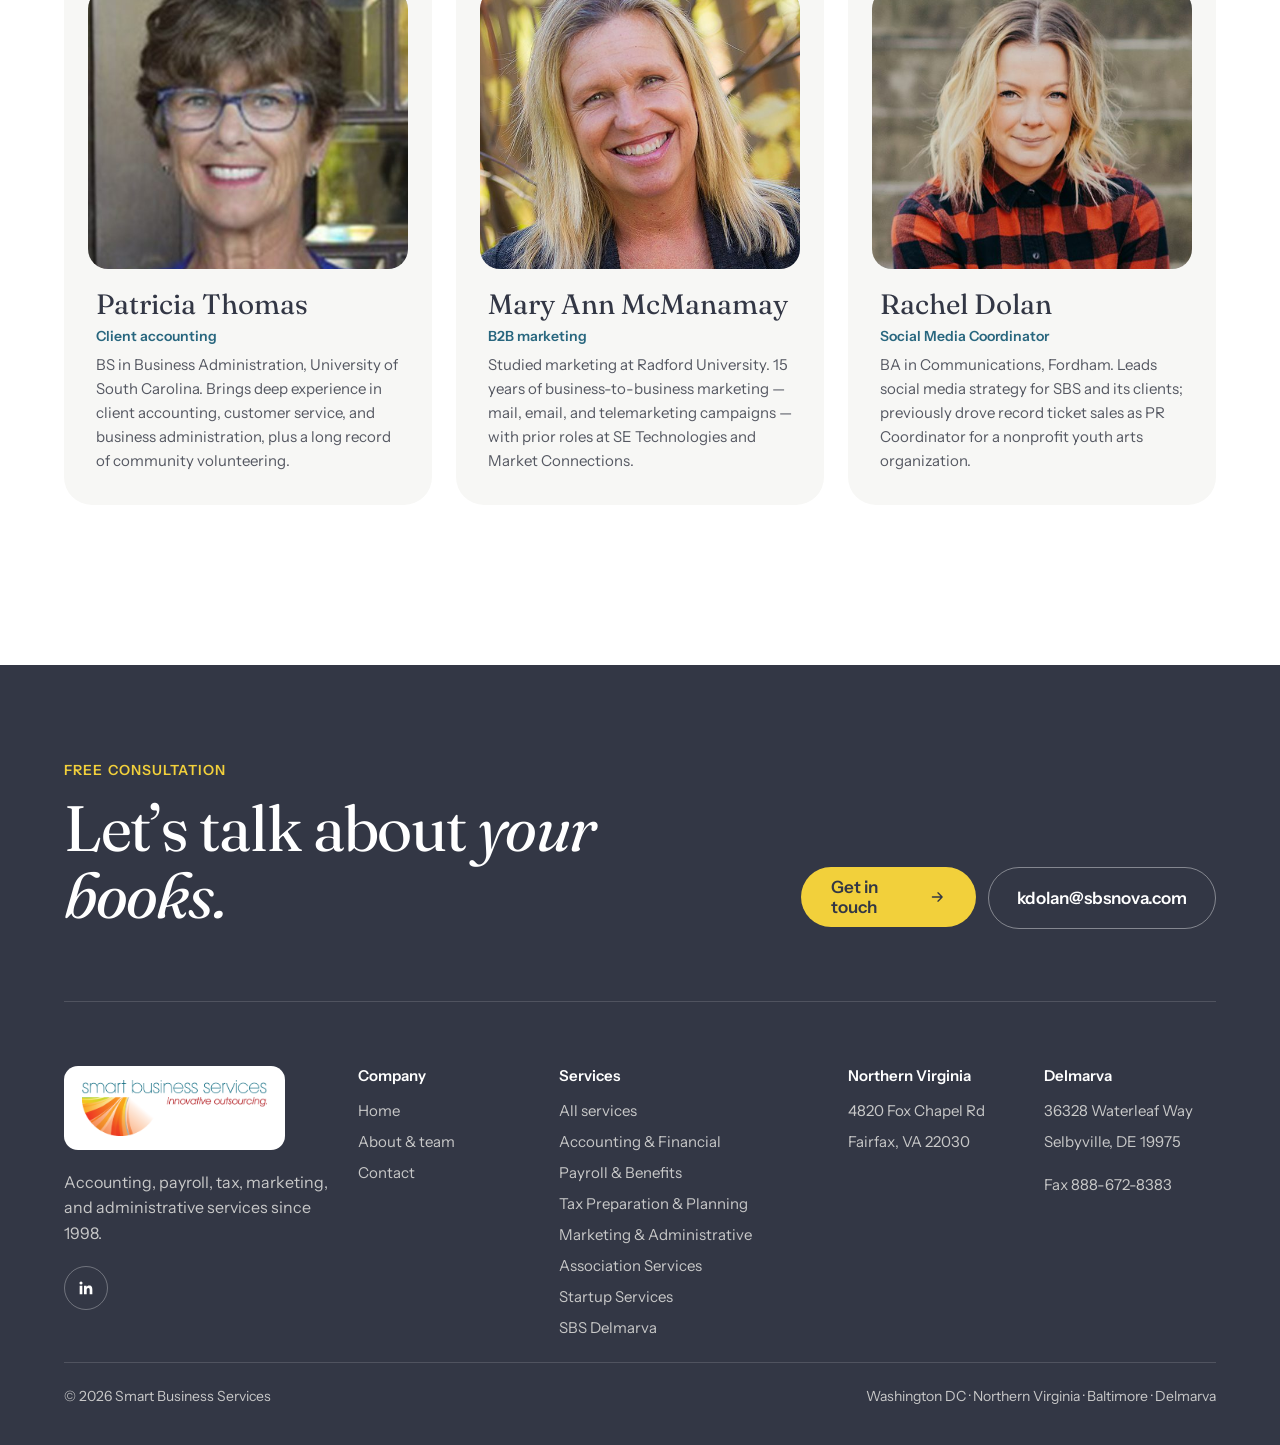
==== commit 3bd97411: "Simplify main nav and add LinkedIn links Drop Startup Services from the top-level nav (it stays in t" ====
--- a/about.html
+++ b/about.html
@@ -23,13 +23,11 @@
 .nav-dd{opacity:0;visibility:hidden;pointer-events:none;transform:translate(-50%,10px);transition:opacity .2s ease,transform .25s cubic-bezier(.2,.7,.2,1),visibility .2s}
 .nav-item:hover .nav-dd,.nav-item:focus-within .nav-dd,.nav-dd.is-open{opacity:1;visibility:visible;pointer-events:auto;transform:translate(-50%,0)}
 .nav-dd.is-closed{opacity:0!important;visibility:hidden!important;pointer-events:none!important}
-.nav-chev{transition:transform .2s}
-.nav-item:hover .nav-chev,.nav-item:focus-within .nav-chev,.nav-chev-btn[aria-expanded=true] .nav-chev{transform:rotate(180deg)}
-.nav-chev-btn:hover{background:#F3F3F1}
 .dd-link{transition:background .15s}
 .dd-link:hover,.dd-link:focus-visible{background:#F5F5F3}
-@media (prefers-reduced-motion: reduce){.nav-dd,.nav-chev{transition:none}}
+@media (prefers-reduced-motion: reduce){.nav-dd{transition:none}}
 </style>
+<link rel="stylesheet" href="assets/mobile.css">
 </head>
 <body>
 <div style="width: 100%; box-sizing: border-box; display: flex; flex-direction: column; background: #FFFFFF; font-family: 'Instrument Sans', system-ui, sans-serif; color: #333745">
@@ -37,7 +35,7 @@
 <div style="position: sticky; top: 0; z-index: 50">
 
 
-<div style="width: 100%; height: 84px; box-sizing: border-box; display: flex; align-items: center; justify-content: space-between; padding: 0 64px; background: #FFFFFF; border-bottom: 1px solid #E4E4E1; font-family: 'Instrument Sans', system-ui, sans-serif; color: #333745">
+<div class="site-bar" style="width: 100%; height: 84px; box-sizing: border-box; display: flex; align-items: center; justify-content: space-between; padding: 0 64px; background: #FFFFFF; border-bottom: 1px solid #E4E4E1; font-family: 'Instrument Sans', system-ui, sans-serif; color: #333745">
 <a href="index.html" style="display: flex; align-items: center"><img src="assets/sbs-logo.png" alt="Smart Business Services — innovative outsourcing — home" style="width: 185px; height: 56px; display: block"></a>
 
 <nav aria-label="Main" style="display: flex; align-items: center; gap: 36px">
@@ -46,9 +44,6 @@
 
 <div class="nav-item" style="position: relative; display: flex; align-items: center; height: 84px">
 <a href="services.html" aria-current="false" style="display: flex; align-items: center; height: 84px; box-sizing: border-box; border-bottom: 3px solid transparent; padding-top: 3px; font-size: 16px; font-weight: 500; text-decoration: none; color: #5A5D66">Services</a>
-<button type="button" class="nav-chev-btn" aria-expanded="false" aria-controls="services-menu" aria-label="Show all services" style="width: 44px; height: 44px; margin-left: -6px; border: 0; border-radius: 10px; background: transparent; color: #5A5D66; display: flex; align-items: center; justify-content: center; cursor: pointer">
-<svg class="nav-chev" width="16" height="16" viewBox="0 0 24 24" fill="none" stroke="currentColor" stroke-width="2.2" stroke-linecap="round" stroke-linejoin="round" aria-hidden="true"><path d="M6 9l6 6 6-6"></path></svg>
-</button>
 
 <div id="services-menu" class="nav-dd " style="position: absolute; top: 100%; left: 50%; width: 780px; z-index: 60; padding-top: 8px">
 <div style="display: grid; grid-template-columns: minmax(0, 1fr) 232px; gap: 8px; padding: 10px; border-radius: 22px; background: #FFFFFF; box-shadow: 0 32px 64px -24px rgba(51,55,69,0.38), 0 0 0 1px rgba(51,55,69,0.07)">
@@ -128,12 +123,40 @@
 </div>
 </div>
 
-<a href="startup-services.html" aria-current="false" style="display: flex; align-items: center; height: 84px; box-sizing: border-box; border-bottom: 3px solid transparent; padding-top: 3px; font-size: 16px; font-weight: 500; text-decoration: none; color: #5A5D66">Startup Services</a>
 <a href="contact.html" aria-current="false" style="display: flex; align-items: center; height: 84px; box-sizing: border-box; border-bottom: 3px solid transparent; padding-top: 3px; font-size: 16px; font-weight: 500; text-decoration: none; color: #5A5D66">Contact</a>
 </nav>
 
-<a href="contact.html" style="display: flex; align-items: center; gap: 8px; height: 48px; padding: 0 22px; border-radius: 999px; background: #F2D03B; color: #333745; font-size: 15px; font-weight: 600; text-decoration: none">Free consultation
+<a class="site-cta" href="contact.html" style="display: flex; align-items: center; gap: 8px; height: 48px; padding: 0 22px; border-radius: 999px; background: #F2D03B; color: #333745; font-size: 15px; font-weight: 600; text-decoration: none">Free consultation
 <svg width="16" height="16" viewBox="0 0 24 24" fill="none" stroke="currentColor" stroke-width="2" stroke-linecap="round" stroke-linejoin="round" aria-hidden="true"><path d="M5 12h14M13 6l6 6-6 6"></path></svg></a>
+<button type="button" class="m-toggle" aria-expanded="false" aria-controls="mobile-menu" aria-label="Menu">
+<svg class="m-open" width="24" height="24" viewBox="0 0 24 24" fill="none" stroke="currentColor" stroke-width="2" stroke-linecap="round" aria-hidden="true"><path d="M4 7h16M4 12h16M4 17h16"></path></svg>
+<svg class="m-close" width="24" height="24" viewBox="0 0 24 24" fill="none" stroke="currentColor" stroke-width="2" stroke-linecap="round" aria-hidden="true"><path d="M6 6l12 12M18 6L6 18"></path></svg>
+</button>
+</div>
+<div id="mobile-menu" class="m-menu">
+<nav aria-label="Mobile">
+<div class="m-main">
+<a href="index.html">Home</a>
+<a href="about.html" aria-current="page">About</a>
+<div class="m-group">
+<span class="m-label">Services</span>
+<div class="m-sub">
+<a href="services.html">All services</a>
+<a href="accounting-financial-services.html">Accounting &amp; Financial</a>
+<a href="payroll-benefits-management.html">Payroll &amp; Benefits</a>
+<a href="tax-preparation-planning.html">Tax Preparation &amp; Planning</a>
+<a href="marketing-administrative-services.html">Marketing &amp; Administrative</a>
+<a href="association-services.html">Association Services</a>
+<a href="startup-services.html">Startup Services</a>
+<a href="sbs-delmarva.html">SBS Delmarva</a>
+</div>
+</div>
+<a href="contact.html">Contact</a>
+</div>
+<a class="m-cta" href="contact.html">Free consultation
+<svg width="16" height="16" viewBox="0 0 24 24" fill="none" stroke="currentColor" stroke-width="2" stroke-linecap="round" stroke-linejoin="round" aria-hidden="true"><path d="M5 12h14M13 6l6 6-6 6"></path></svg></a>
+<a class="m-social" href="https://www.linkedin.com/company/smart-business-services" target="_blank" rel="noopener"><span class="m-social-icon"><svg width="18" height="18" viewBox="0 0 24 24" fill="currentColor" aria-hidden="true"><path d="M20.45 20.45h-3.55v-5.57c0-1.33-.03-3.04-1.85-3.04-1.85 0-2.14 1.45-2.14 2.94v5.67H9.35V9h3.41v1.56h.05c.48-.9 1.64-1.85 3.37-1.85 3.6 0 4.27 2.37 4.27 5.46v6.28zM5.34 7.43a2.06 2.06 0 1 1 0-4.12 2.06 2.06 0 0 1 0 4.12zM7.12 20.45H3.56V9h3.56v11.45z"></path></svg></span>Follow us on LinkedIn</a>
+</nav>
 </div>
 
 </div>
@@ -331,6 +354,9 @@
 <div style="grid-column: span 3; display: flex; flex-direction: column; gap: 20px">
 <div style="display: flex; align-self: flex-start; padding: 14px 18px; border-radius: 14px; background: #FFFFFF"><img src="assets/sbs-logo.png" alt="Smart Business Services — innovative outsourcing" style="width: 185px; height: 56px; display: block"></div>
 <p style="margin: 0; max-width: 320px; font-size: 16px; line-height: 1.6; color: #C8C8C8">Accounting, payroll, tax, marketing, and administrative services since 1998.</p>
+<div style="display: flex; gap: 10px">
+<a href="https://www.linkedin.com/company/smart-business-services" target="_blank" rel="noopener" aria-label="Smart Business Services on LinkedIn" style="width: 44px; height: 44px; box-sizing: border-box; border-radius: 999px; border: 1px solid rgba(255,255,255,0.3); color: #FFFFFF; display: flex; align-items: center; justify-content: center; text-decoration: none"><svg width="18" height="18" viewBox="0 0 24 24" fill="currentColor" aria-hidden="true"><path d="M20.45 20.45h-3.55v-5.57c0-1.33-.03-3.04-1.85-3.04-1.85 0-2.14 1.45-2.14 2.94v5.67H9.35V9h3.41v1.56h.05c.48-.9 1.64-1.85 3.37-1.85 3.6 0 4.27 2.37 4.27 5.46v6.28zM5.34 7.43a2.06 2.06 0 1 1 0-4.12 2.06 2.06 0 0 1 0 4.12zM7.12 20.45H3.56V9h3.56v11.45z"></path></svg></a>
+</div>
 </div>
 <nav aria-label="Footer" style="grid-column: 4 / span 5; display: grid; grid-template-columns: minmax(0, 2fr) minmax(0, 3fr); column-gap: 24px; align-items: start; font-size: 15px">
 <div style="display: flex; flex-direction: column; gap: 12px">
@@ -372,26 +398,35 @@
 </div>
 <script>
 (function () {
-  var btn = document.querySelector('.nav-chev-btn');
+  var item = document.querySelector('.nav-item');
   var menu = document.getElementById('services-menu');
-  if (!btn || !menu) return;
-  var item = btn.closest('.nav-item');
-  function set(open) {
-    menu.classList.toggle('is-open', open);
-    menu.classList.remove('is-closed');
-    btn.setAttribute('aria-expanded', open ? 'true' : 'false');
-  }
-  btn.addEventListener('click', function (e) { e.stopPropagation(); set(!menu.classList.contains('is-open')); });
-  document.addEventListener('click', function (e) { if (!item.contains(e.target)) set(false); });
+  if (!item || !menu) return;
   document.addEventListener('keydown', function (e) {
-    if (e.key === 'Escape' && (menu.classList.contains('is-open') || item.contains(document.activeElement))) {
-      set(false); menu.classList.add('is-closed'); btn.focus();
+    if (e.key === 'Escape' && item.contains(document.activeElement)) {
+      menu.classList.add('is-closed'); item.querySelector('a').focus();
     }
   });
   item.addEventListener('mouseleave', function () { menu.classList.remove('is-closed'); });
-  btn.addEventListener('blur', function () { menu.classList.remove('is-closed'); });
+  item.addEventListener('focusout', function (e) { if (!item.contains(e.relatedTarget)) menu.classList.remove('is-closed'); });
 })();
 </script>
+<script>
+(function () {
+  var btn = document.querySelector('.m-toggle');
+  var menu = document.getElementById('mobile-menu');
+  if (!btn || !menu) return;
+  function set(open) {
+    menu.classList.toggle('is-open', open);
+    btn.setAttribute('aria-expanded', open ? 'true' : 'false');
+    btn.setAttribute('aria-label', open ? 'Close menu' : 'Menu');
+  }
+  btn.addEventListener('click', function () { set(!menu.classList.contains('is-open')); });
+  document.addEventListener('keydown', function (e) {
+    if (e.key === 'Escape' && menu.classList.contains('is-open')) { set(false); btn.focus(); }
+  });
+  window.matchMedia('(min-width: 1101px)').addEventListener('change', function (e) { if (e.matches) set(false); });
+})();
+</script>
 
 </body>
 </html>
--- a/assets/mobile.css
+++ b/assets/mobile.css
@@ -0,0 +1,112 @@
+/* Tablet and mobile layouts.
+   Page styles are written inline, so these overrides match on the inline
+   style text and use !important to win over it. */
+
+/* Mobile menu: hidden on desktop */
+.m-toggle,.m-menu{display:none}
+
+/* ---------- Header: hamburger below 1100px ---------- */
+@media (max-width: 1100px){
+  .site-bar{padding:0 32px!important}
+  .site-bar>nav[aria-label="Main"],.site-bar>.site-cta{display:none!important}
+  .m-toggle{display:flex;align-items:center;justify-content:center;width:48px;height:48px;margin-right:-8px;border:0;border-radius:12px;background:transparent;color:#333745;cursor:pointer}
+  .m-toggle:hover{background:#F3F3F1}
+  .m-toggle .m-close,.m-toggle[aria-expanded=true] .m-open{display:none}
+  .m-toggle[aria-expanded=true] .m-close{display:block}
+  .m-menu{position:absolute;top:100%;left:0;right:0;max-height:calc(100vh - 84px);max-height:calc(100dvh - 84px);overflow-y:auto;box-sizing:border-box;padding:12px 32px 32px;background:#FFFFFF;border-bottom:1px solid #E4E4E1;box-shadow:0 24px 40px -24px rgba(51,55,69,.35);font-family:'Instrument Sans',system-ui,sans-serif}
+  .m-menu.is-open{display:block}
+  .m-menu a{display:flex;align-items:center;justify-content:space-between;min-height:52px;color:#333745;text-decoration:none}
+  .m-menu a[aria-current=page]{color:#29677F}
+  .m-main{display:flex;flex-direction:column;border-bottom:1px solid #EDEDEA}
+  .m-main>a{font-size:20px;font-weight:600;border-top:1px solid #EDEDEA}
+  .m-main>a:first-child{border-top:0}
+  .m-group{padding:14px 0 10px;border-top:1px solid #EDEDEA}
+  .m-label{display:block;padding-bottom:4px;font-size:13px;font-weight:600;letter-spacing:.08em;text-transform:uppercase;color:#6B6E76}
+  .m-sub{display:grid;grid-template-columns:repeat(2,minmax(0,1fr));column-gap:24px}
+  .m-sub a{min-height:44px;font-size:16px;font-weight:500;color:#5A5D66}
+  .m-social{justify-content:center!important;gap:10px;margin-top:8px;font-size:15px;font-weight:600;color:#29677F!important}
+  .m-social-icon{display:flex;align-items:center;justify-content:center;width:32px;height:32px;border-radius:999px;background:#E9F0F2}
+  .m-cta{justify-content:center!important;gap:8px;margin-top:24px;height:54px;border-radius:999px;background:#F2D03B;font-size:16px;font-weight:600}
+}
+
+/* ---------- Tablet: three-up grids go two-up ---------- */
+@media (max-width: 1100px){
+  [style*="grid-template-columns: repeat(3, minmax(0, 1fr))"]{grid-template-columns:repeat(2,minmax(0,1fr))!important}
+  [style*="font-size: 96px"],[style*="font-size: 88px"],[style*="font-size: 84px"],[style*="font-size: 80px"]{font-size:64px!important}
+  [style*="font-size: 200px"]{font-size:140px!important}
+}
+
+/* ---------- Small tablet and phone: single column ---------- */
+@media (max-width: 900px){
+  body>div{overflow-x:clip}
+
+  [style*="grid-template-columns: repeat(12, minmax(0, 1fr))"]{grid-template-columns:minmax(0,1fr)!important;row-gap:40px!important}
+  [style*="grid-template-columns: repeat(6, minmax(0, 1fr))"]{grid-template-columns:repeat(2,minmax(0,1fr))!important}
+  [style*="grid-column"]{grid-column:1 / -1!important}
+  [style*="position: sticky; top: 120px"]{position:static!important}
+
+  /* Section spacing */
+  .site-bar,.m-menu{padding-left:20px!important;padding-right:20px!important}
+  section[style*="px 64px"]{padding:64px 20px 80px!important}
+  section[style*="padding: 0 64px"]{padding:0 20px 80px!important}
+  section[style*="padding: 28px 0 28px 64px"]{flex-direction:column;align-items:flex-start!important;gap:16px!important;padding:24px 0 24px 20px!important}
+  section[style*="padding: 28px 0 28px 64px"]>div{width:100%}
+  footer[style*="padding: 96px 64px 40px"]{height:auto!important;padding:64px 20px 32px!important}
+  [style*="min-height: 780px"]{min-height:0!important}
+  [style*="padding: 56px 0"]{padding:40px 0!important}
+
+  /* Card padding */
+  [style*="padding: 56px"]:not(section),[style*="padding: 48px"]:not(section){padding:28px!important}
+  [style*="padding: 40px"]:not(section),[style*="padding: 36px"]{padding:28px!important}
+  [style*="min-height: 360px"],[style*="min-height: 320px"],[style*="min-height: 280px"],[style*="min-height: 240px"],[style*="min-height: 200px"]{min-height:0!important}
+  [style*="gap: 80px"]{gap:48px!important}
+  [style*="gap: 72px"]{gap:48px!important}
+  [style*="gap: 56px"]{gap:36px!important}
+
+  /* Type scale */
+  [style*="font-size: 96px"],[style*="font-size: 88px"],[style*="font-size: 84px"],[style*="font-size: 80px"]{font-size:48px!important;line-height:1.04!important}
+  [style*="font-size: 64px"],[style*="font-size: 60px"],[style*="font-size: 56px"],[style*="font-size: 52px"]{font-size:38px!important;line-height:1.1!important}
+  [style*="font-size: 48px"],[style*="font-size: 44px"],[style*="font-size: 40px"]{font-size:32px!important}
+  [style*="font-size: 36px"],[style*="font-size: 34px"]{font-size:28px!important}
+  [style*="font-size: 200px"]{font-size:96px!important}
+  [style*="font-size: 20px"]{font-size:18px!important}
+
+  /* Images and decorative shapes */
+  img[style*="height: 520px"],img[style*="height: 480px"],img[style*="height: 460px"],img[style*="height: 380px"],img[style*="height: 360px"],img[style*="height: 560px"],img[style*="height: 620px"],img[style*="height: 700px"]{height:360px!important}
+
+  /* Small accent dots would sit on top of text once columns stack */
+  [aria-hidden="true"][style*="position: absolute"][style*="background: #F2D03B"]{display:none!important}
+
+  /* Rows that should stack or wrap */
+  [style*="justify-content: space-between"][style*="align-items: flex-end"]{flex-direction:column;align-items:flex-start!important;gap:24px!important}
+  footer [style*="justify-content: space-between; padding-top: 24px"]{flex-direction:column;gap:8px}
+  footer [style*="padding-bottom: 72px"]{padding-bottom:48px!important}
+  footer [style*="padding-top: 64px"]{padding-top:48px!important}
+  footer nav[aria-label="Footer"]{row-gap:32px}
+  [style*="display: flex; gap: 12px"],[style*="display: flex; align-items: center; gap: 16px"]{flex-wrap:wrap}
+}
+
+@media (max-width: 640px){
+  [style*="grid-template-columns: repeat(3, minmax(0, 1fr))"],
+  [style*="grid-template-columns: repeat(2, minmax(0, 1fr))"],
+  [style*="grid-template-columns: repeat(6, minmax(0, 1fr))"]{grid-template-columns:minmax(0,1fr)!important}
+  footer nav[aria-label="Footer"]{grid-template-columns:minmax(0,1fr)!important}
+  .m-sub{grid-template-columns:minmax(0,1fr)}
+
+  [style*="font-size: 96px"],[style*="font-size: 88px"],[style*="font-size: 84px"],[style*="font-size: 80px"]{font-size:42px!important}
+  [style*="font-size: 64px"],[style*="font-size: 60px"],[style*="font-size: 56px"],[style*="font-size: 52px"]{font-size:34px!important}
+  [style*="font-size: 48px"],[style*="font-size: 44px"],[style*="font-size: 40px"]{font-size:28px!important}
+  [style*="font-size: 36px"],[style*="font-size: 34px"],[style*="font-size: 32px"]{font-size:26px!important}
+  [style*="font-size: 200px"]{font-size:72px!important}
+
+  .site-bar{height:68px!important}
+  .site-bar img{width:140px!important;height:42px!important}
+  .m-menu{max-height:calc(100vh - 68px);max-height:calc(100dvh - 68px)}
+  img[style*="height: 280px"]{height:320px!important}
+  img[style*="height: 360px"],img[style*="height: 520px"],img[style*="height: 480px"],img[style*="height: 460px"],img[style*="height: 380px"],img[style*="height: 560px"],img[style*="height: 620px"],img[style*="height: 700px"]{height:320px!important}
+
+  [style*="width: 120px; height: 120px; flex-shrink: 0"]{width:56px!important;height:56px!important;border-radius:14px!important}
+
+  /* Full-width buttons in stacked button rows */
+  [style*="display: flex; gap: 12px"]>a,[style*="display: flex; align-items: center; gap: 16px"]>a{flex:1 1 100%;justify-content:center;padding-left:20px!important;padding-right:20px!important}
+}
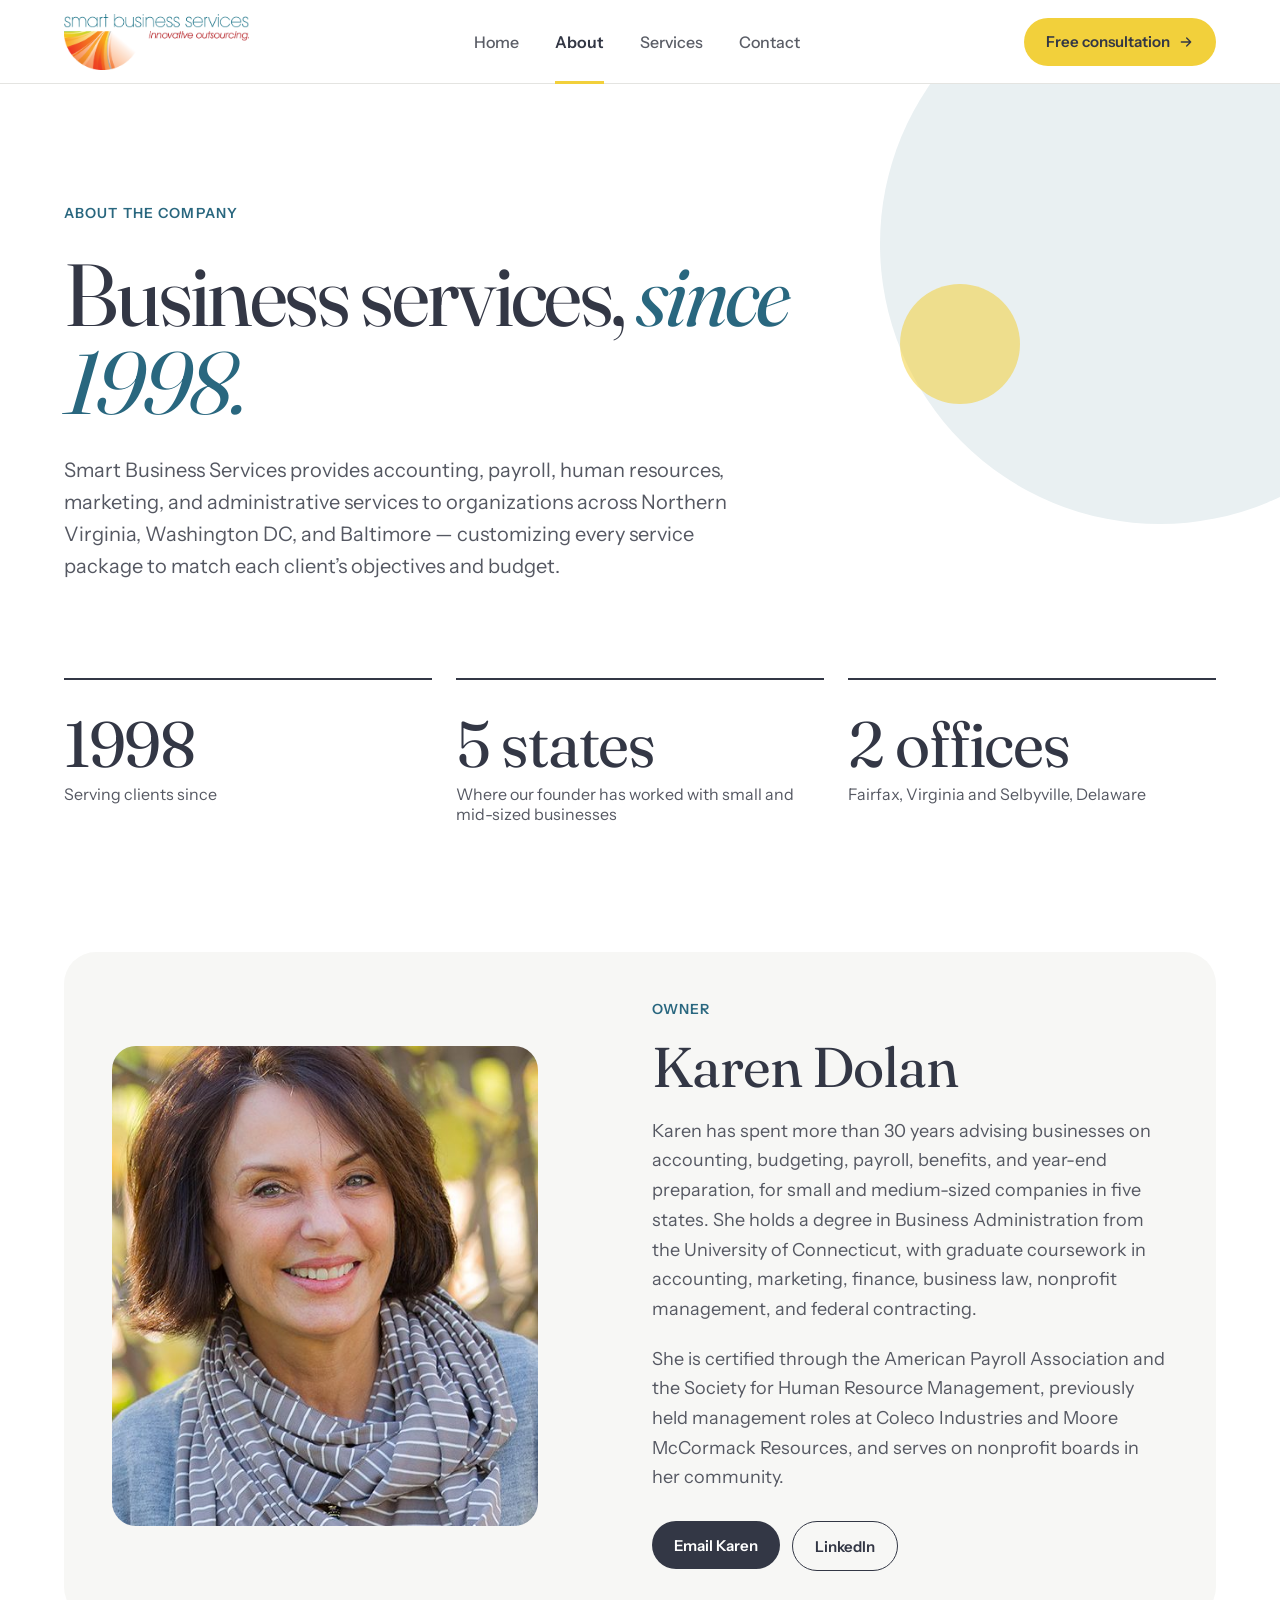
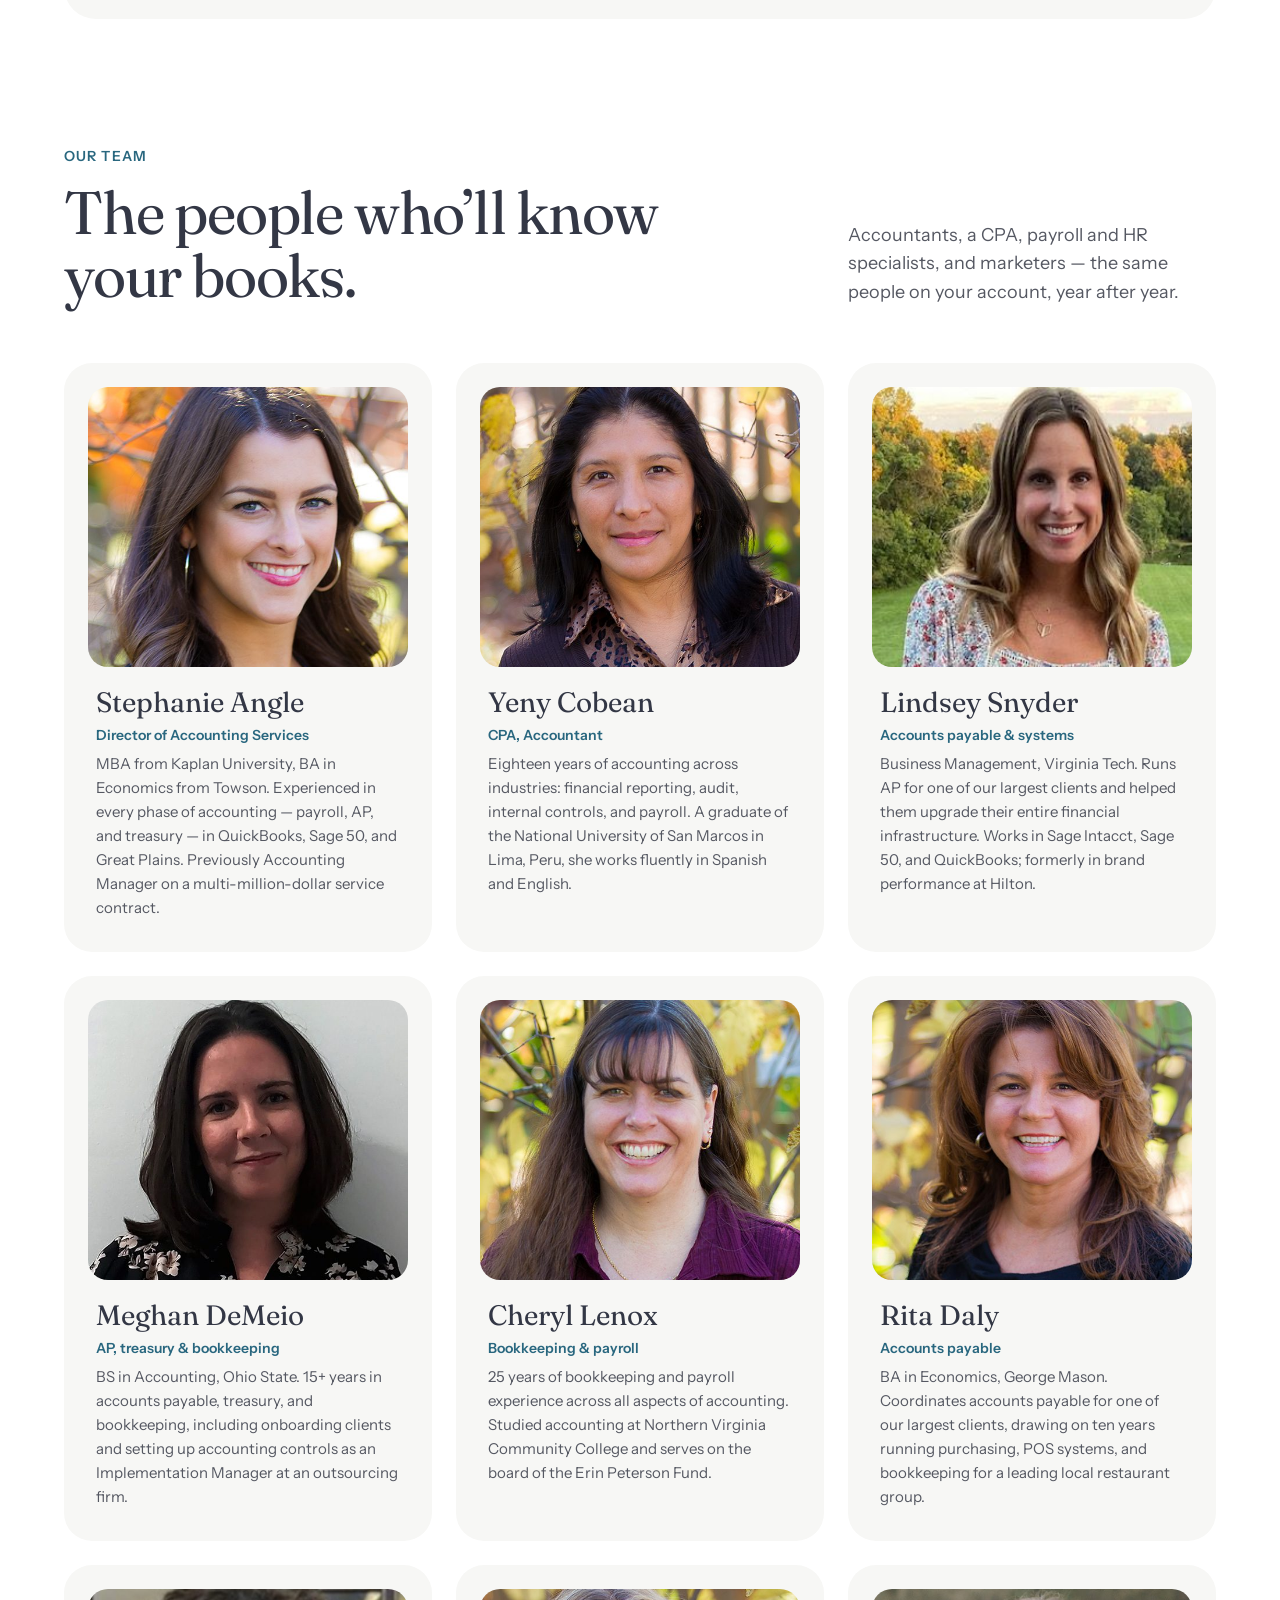
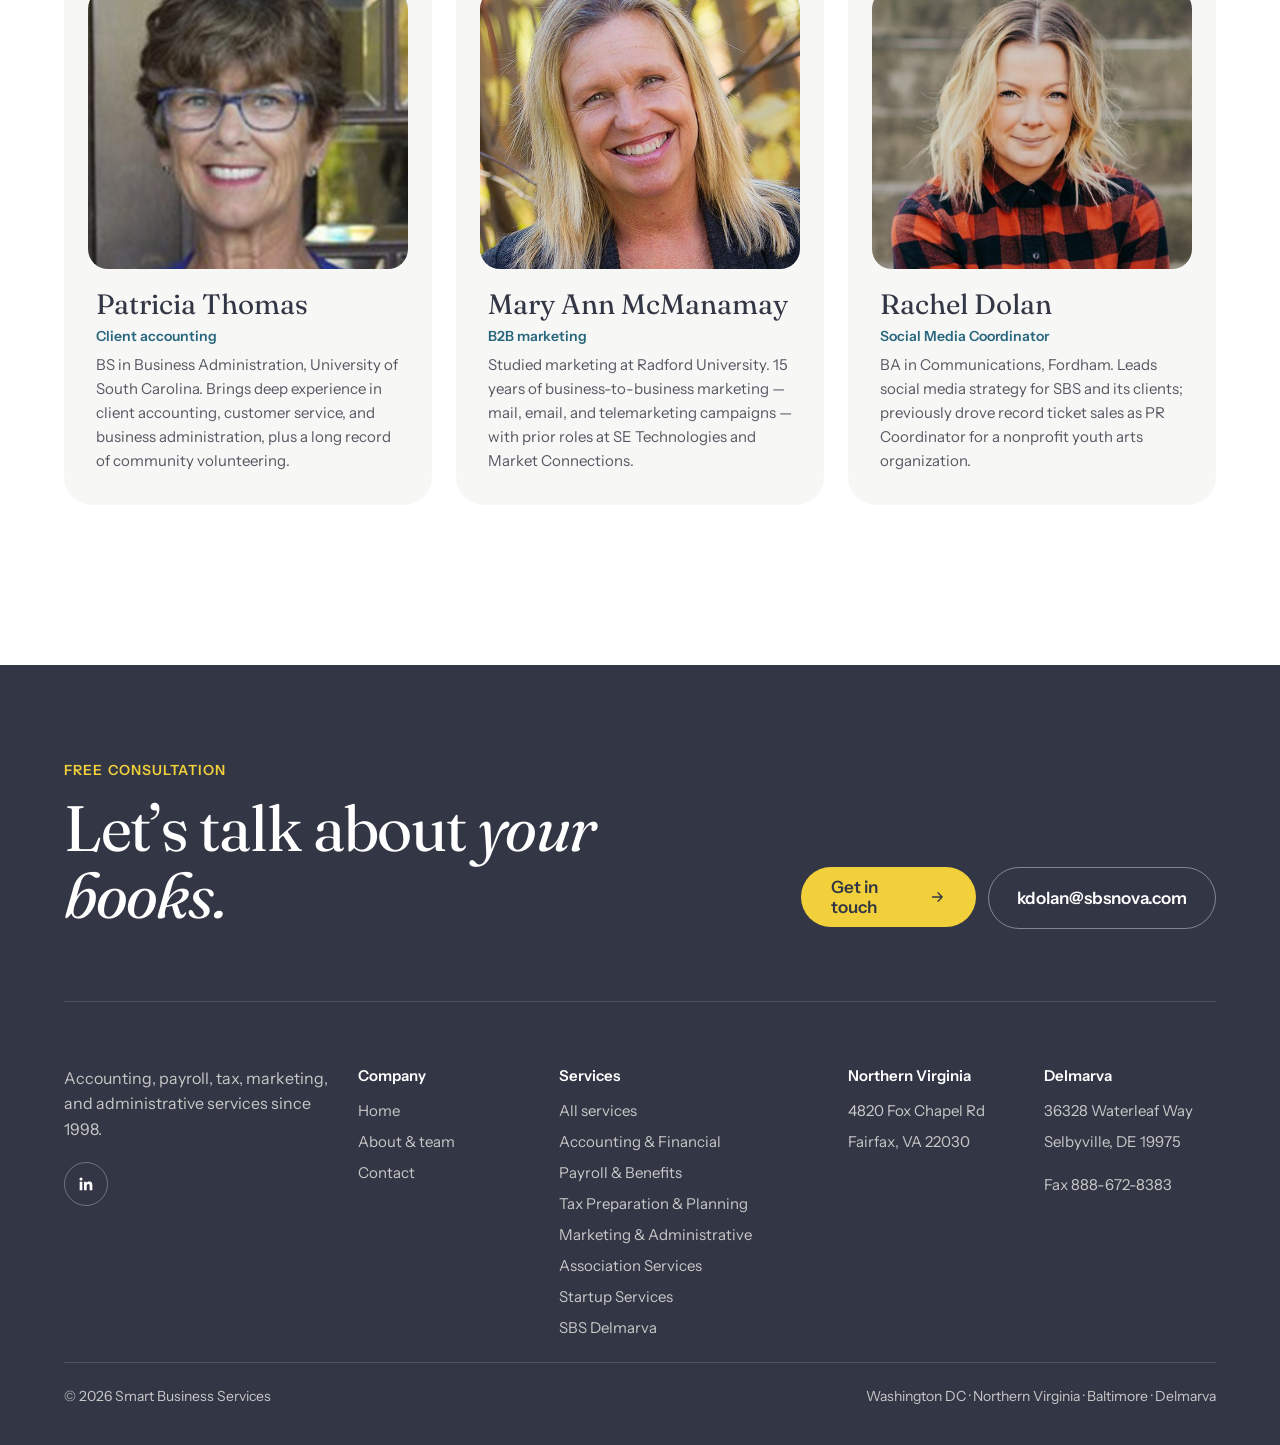
==== commit 1c867784: "Remove the logo from the footer Co-Authored-By: Claude Opus 5.5 <noreply@anthropic.com> Claude-Sessi" ====
--- a/about.html
+++ b/about.html
@@ -352,7 +352,6 @@
 </div>
 <div style="display: grid; grid-template-columns: repeat(12, minmax(0, 1fr)); column-gap: 24px; padding-top: 64px; flex-grow: 1">
 <div style="grid-column: span 3; display: flex; flex-direction: column; gap: 20px">
-<div style="display: flex; align-self: flex-start; padding: 14px 18px; border-radius: 14px; background: #FFFFFF"><img src="assets/sbs-logo.png" alt="Smart Business Services — innovative outsourcing" style="width: 185px; height: 56px; display: block"></div>
 <p style="margin: 0; max-width: 320px; font-size: 16px; line-height: 1.6; color: #C8C8C8">Accounting, payroll, tax, marketing, and administrative services since 1998.</p>
 <div style="display: flex; gap: 10px">
 <a href="https://www.linkedin.com/company/smart-business-services" target="_blank" rel="noopener" aria-label="Smart Business Services on LinkedIn" style="width: 44px; height: 44px; box-sizing: border-box; border-radius: 999px; border: 1px solid rgba(255,255,255,0.3); color: #FFFFFF; display: flex; align-items: center; justify-content: center; text-decoration: none"><svg width="18" height="18" viewBox="0 0 24 24" fill="currentColor" aria-hidden="true"><path d="M20.45 20.45h-3.55v-5.57c0-1.33-.03-3.04-1.85-3.04-1.85 0-2.14 1.45-2.14 2.94v5.67H9.35V9h3.41v1.56h.05c.48-.9 1.64-1.85 3.37-1.85 3.6 0 4.27 2.37 4.27 5.46v6.28zM5.34 7.43a2.06 2.06 0 1 1 0-4.12 2.06 2.06 0 0 1 0 4.12zM7.12 20.45H3.56V9h3.56v11.45z"></path></svg></a>
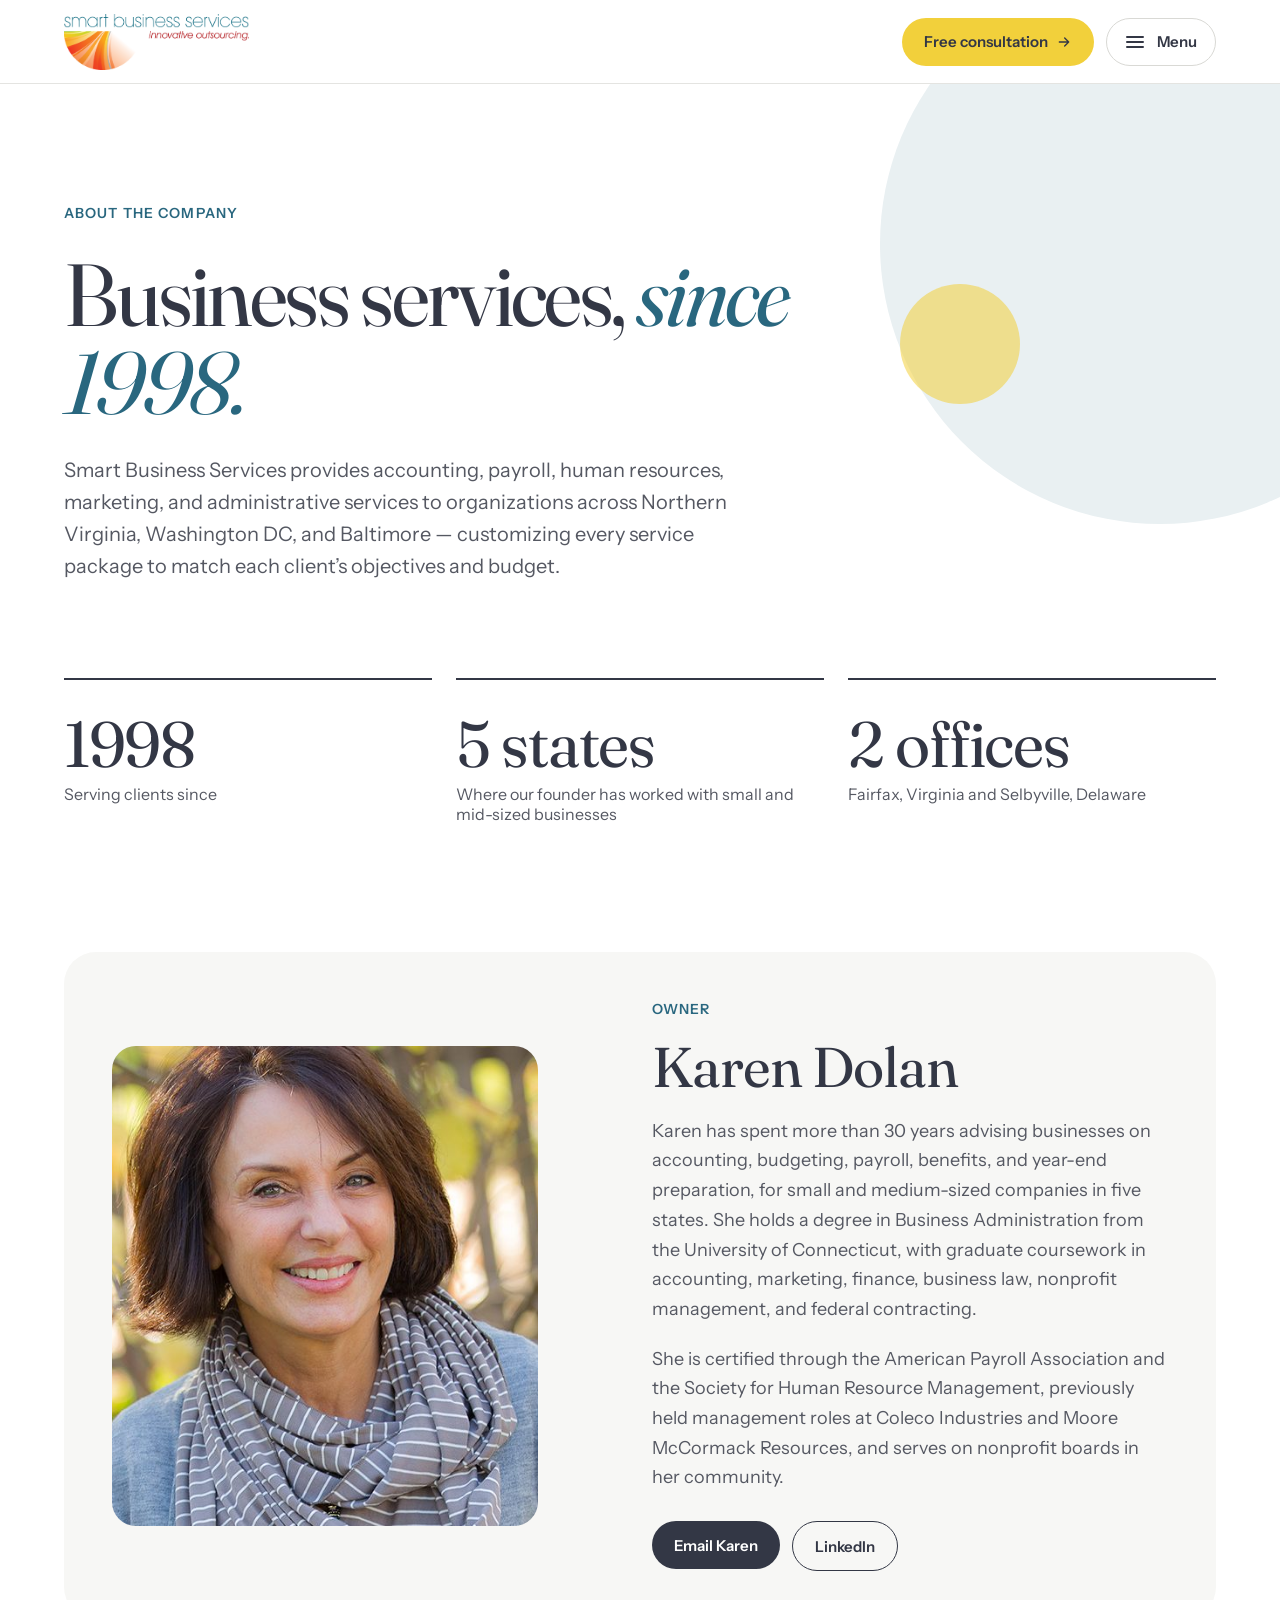
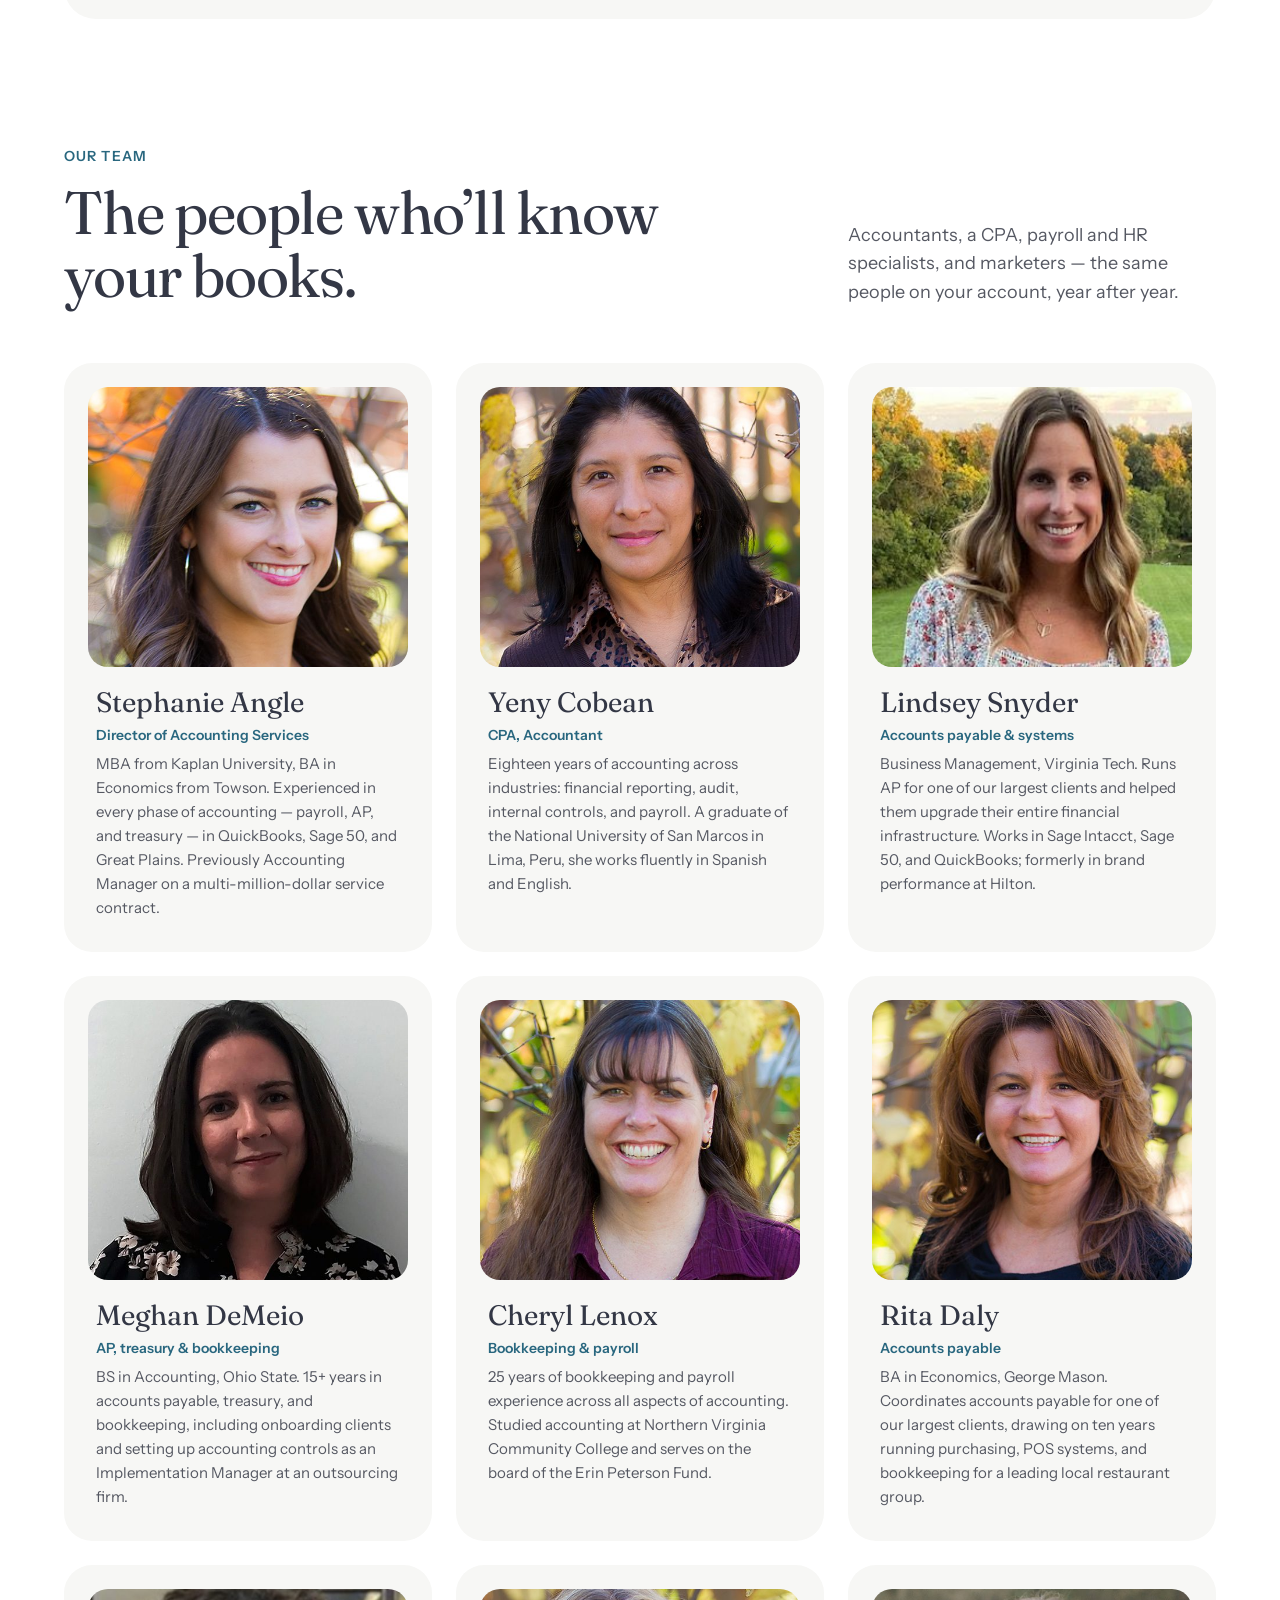
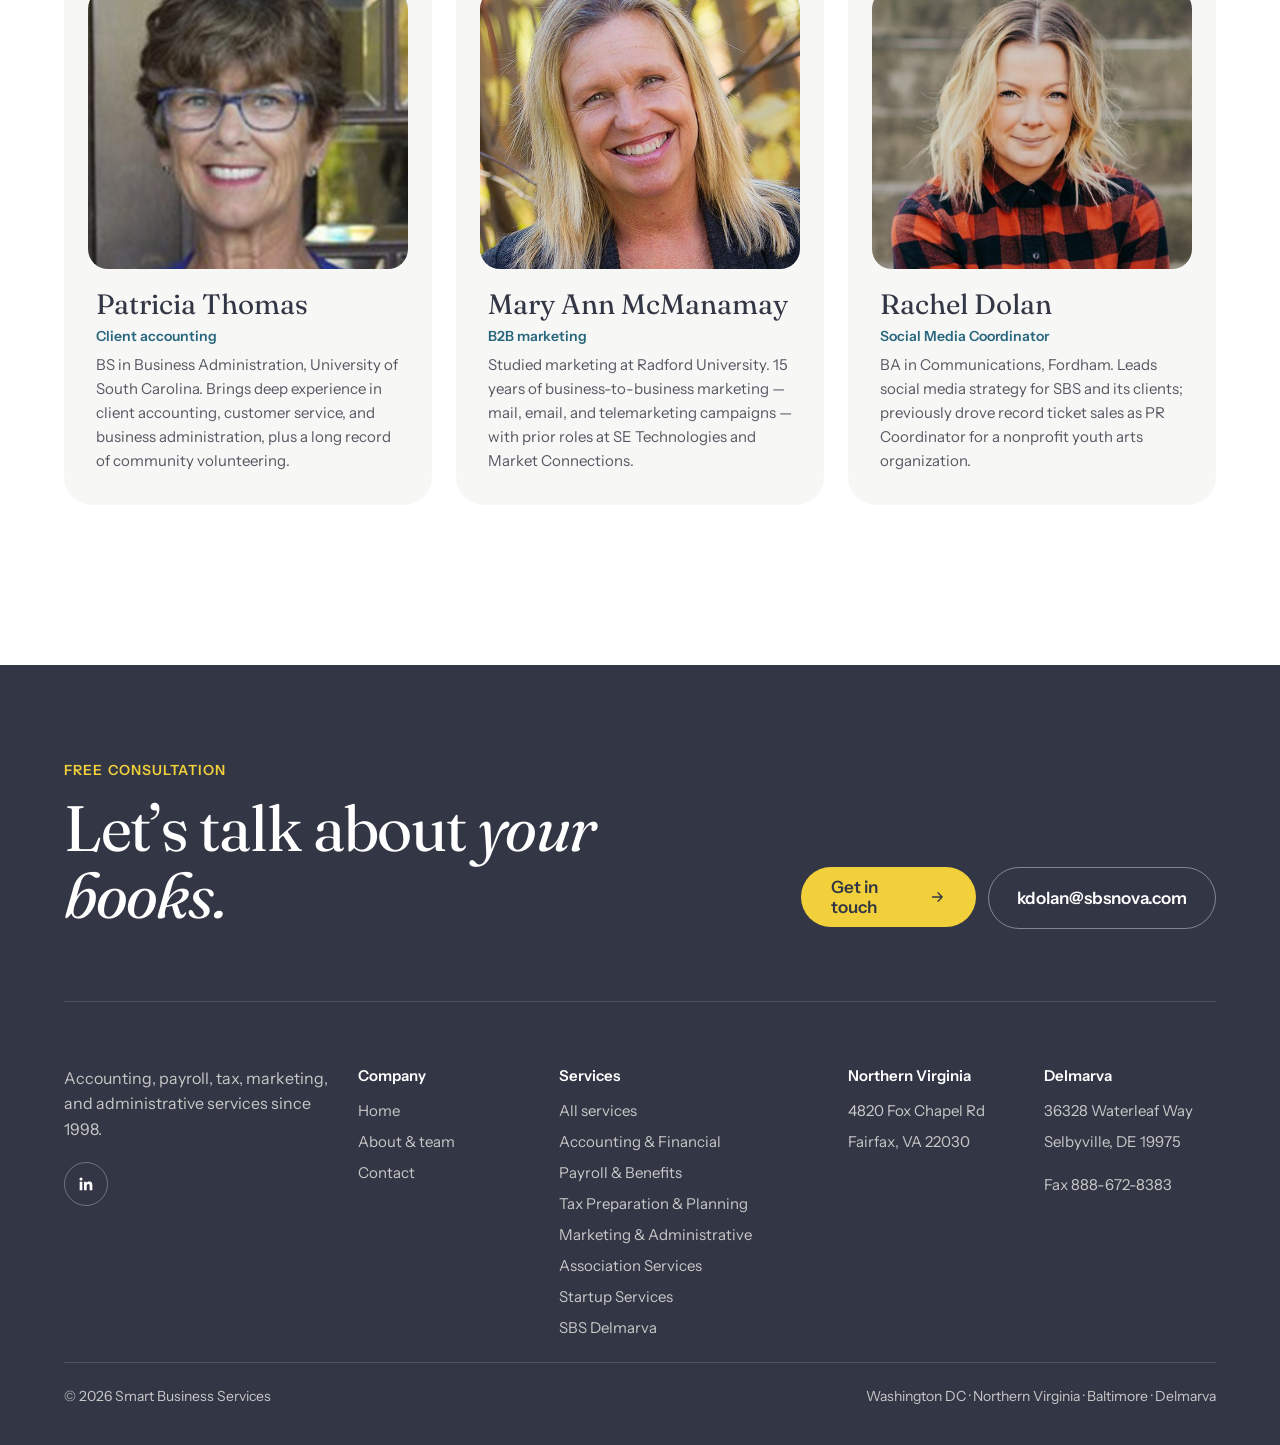
==== commit b6617dea: "Replace the header nav with a menu button on every screen size The header now shows the logo, Free c" ====
--- a/about.html
+++ b/about.html
@@ -20,13 +20,8 @@
 .drift{animation:sbs-drift linear both;animation-timeline:view();animation-range:cover}
 }
 @media (prefers-reduced-motion: reduce){.reveal,.drift{animation:none!important}.lift:hover{transform:none}}
-.nav-dd{opacity:0;visibility:hidden;pointer-events:none;transform:translate(-50%,10px);transition:opacity .2s ease,transform .25s cubic-bezier(.2,.7,.2,1),visibility .2s}
-.nav-item:hover .nav-dd,.nav-item:focus-within .nav-dd,.nav-dd.is-open{opacity:1;visibility:visible;pointer-events:auto;transform:translate(-50%,0)}
-.nav-dd.is-closed{opacity:0!important;visibility:hidden!important;pointer-events:none!important}
-.dd-link{transition:background .15s}
-.dd-link:hover,.dd-link:focus-visible{background:#F5F5F3}
-@media (prefers-reduced-motion: reduce){.nav-dd{transition:none}}
 </style>
+<link rel="stylesheet" href="assets/menu.css">
 <link rel="stylesheet" href="assets/mobile.css">
 </head>
 <body>
@@ -38,103 +33,16 @@
 <div class="site-bar" style="width: 100%; height: 84px; box-sizing: border-box; display: flex; align-items: center; justify-content: space-between; padding: 0 64px; background: #FFFFFF; border-bottom: 1px solid #E4E4E1; font-family: 'Instrument Sans', system-ui, sans-serif; color: #333745">
 <a href="index.html" style="display: flex; align-items: center"><img src="assets/sbs-logo.png" alt="Smart Business Services — innovative outsourcing — home" style="width: 185px; height: 56px; display: block"></a>
 
-<nav aria-label="Main" style="display: flex; align-items: center; gap: 36px">
-<a href="index.html" aria-current="false" style="display: flex; align-items: center; height: 84px; box-sizing: border-box; border-bottom: 3px solid transparent; padding-top: 3px; font-size: 16px; font-weight: 500; text-decoration: none; color: #5A5D66">Home</a>
-<a href="about.html" aria-current="page" style="display: flex; align-items: center; height: 84px; box-sizing: border-box; border-bottom: 3px solid #F2D03B; padding-top: 3px; font-size: 16px; font-weight: 600; text-decoration: none; color: #333745">About</a>
-
-<div class="nav-item" style="position: relative; display: flex; align-items: center; height: 84px">
-<a href="services.html" aria-current="false" style="display: flex; align-items: center; height: 84px; box-sizing: border-box; border-bottom: 3px solid transparent; padding-top: 3px; font-size: 16px; font-weight: 500; text-decoration: none; color: #5A5D66">Services</a>
-
-<div id="services-menu" class="nav-dd " style="position: absolute; top: 100%; left: 50%; width: 780px; z-index: 60; padding-top: 8px">
-<div style="display: grid; grid-template-columns: minmax(0, 1fr) 232px; gap: 8px; padding: 10px; border-radius: 22px; background: #FFFFFF; box-shadow: 0 32px 64px -24px rgba(51,55,69,0.38), 0 0 0 1px rgba(51,55,69,0.07)">
-<div style="display: grid; grid-template-columns: repeat(2, minmax(0, 1fr)); gap: 2px">
-
-<a class="dd-link" href="accounting-financial-services.html" style="display: flex; gap: 14px; align-items: flex-start; padding: 14px; border-radius: 14px; color: #333745; text-decoration: none">
-<span aria-hidden="true" style="width: 40px; height: 40px; flex-shrink: 0; border-radius: 12px; background: #E9F0F2; color: #29677F; display: flex; align-items: center; justify-content: center">
-<svg width="20" height="20" viewBox="0 0 24 24" fill="none" stroke="currentColor" stroke-width="1.8" stroke-linecap="round" stroke-linejoin="round"><path d="M7 3h10a2 2 0 0 1 2 2v14a2 2 0 0 1-2 2H7a2 2 0 0 1-2-2V5a2 2 0 0 1 2-2zM8.5 7.5h7M8.5 12h.01M12 12h.01M15.5 12h.01M8.5 16h.01M12 16h.01M15.5 16h.01"></path></svg>
-</span>
-<span style="display: flex; flex-direction: column; gap: 3px">
-<span style="font-size: 15px; font-weight: 600; line-height: 1.3">Accounting &amp; Financial</span>
-<span style="font-size: 13.5px; line-height: 1.45; color: #6B6E76">Bookkeeping, statements, budgets, GovCon</span>
-</span>
-</a>
-
-<a class="dd-link" href="payroll-benefits-management.html" style="display: flex; gap: 14px; align-items: flex-start; padding: 14px; border-radius: 14px; color: #333745; text-decoration: none">
-<span aria-hidden="true" style="width: 40px; height: 40px; flex-shrink: 0; border-radius: 12px; background: #E9F0F2; color: #29677F; display: flex; align-items: center; justify-content: center">
-<svg width="20" height="20" viewBox="0 0 24 24" fill="none" stroke="currentColor" stroke-width="1.8" stroke-linecap="round" stroke-linejoin="round"><path d="M3 6h18v13H3zM3 10h18M7 15h4"></path></svg>
-</span>
-<span style="display: flex; flex-direction: column; gap: 3px">
-<span style="font-size: 15px; font-weight: 600; line-height: 1.3">Payroll &amp; Benefits</span>
-<span style="font-size: 13.5px; line-height: 1.45; color: #6B6E76">One all-inclusive fee, dedicated staff</span>
-</span>
-</a>
-
-<a class="dd-link" href="tax-preparation-planning.html" style="display: flex; gap: 14px; align-items: flex-start; padding: 14px; border-radius: 14px; color: #333745; text-decoration: none">
-<span aria-hidden="true" style="width: 40px; height: 40px; flex-shrink: 0; border-radius: 12px; background: #E9F0F2; color: #29677F; display: flex; align-items: center; justify-content: center">
-<svg width="20" height="20" viewBox="0 0 24 24" fill="none" stroke="currentColor" stroke-width="1.8" stroke-linecap="round" stroke-linejoin="round"><path d="M6 3h12v18l-3-2-3 2-3-2-3 2zM9 8h6M9 12h6"></path></svg>
-</span>
-<span style="display: flex; flex-direction: column; gap: 3px">
-<span style="font-size: 15px; font-weight: 600; line-height: 1.3">Tax Preparation &amp; Planning</span>
-<span style="font-size: 13.5px; line-height: 1.45; color: #6B6E76">Year-round planning and returns</span>
-</span>
-</a>
-
-<a class="dd-link" href="marketing-administrative-services.html" style="display: flex; gap: 14px; align-items: flex-start; padding: 14px; border-radius: 14px; color: #333745; text-decoration: none">
-<span aria-hidden="true" style="width: 40px; height: 40px; flex-shrink: 0; border-radius: 12px; background: #E9F0F2; color: #29677F; display: flex; align-items: center; justify-content: center">
-<svg width="20" height="20" viewBox="0 0 24 24" fill="none" stroke="currentColor" stroke-width="1.8" stroke-linecap="round" stroke-linejoin="round"><path d="M3 10v4a1 1 0 0 0 1 1h3l6 4V5L7 9H4a1 1 0 0 0-1 1zM17 9a4 4 0 0 1 0 6"></path></svg>
-</span>
-<span style="display: flex; flex-direction: column; gap: 3px">
-<span style="font-size: 15px; font-weight: 600; line-height: 1.3">Marketing &amp; Administrative</span>
-<span style="font-size: 13.5px; line-height: 1.45; color: #6B6E76">Newsletters, campaigns, events</span>
-</span>
-</a>
-
-<a class="dd-link" href="association-services.html" style="display: flex; gap: 14px; align-items: flex-start; padding: 14px; border-radius: 14px; color: #333745; text-decoration: none">
-<span aria-hidden="true" style="width: 40px; height: 40px; flex-shrink: 0; border-radius: 12px; background: #E9F0F2; color: #29677F; display: flex; align-items: center; justify-content: center">
-<svg width="20" height="20" viewBox="0 0 24 24" fill="none" stroke="currentColor" stroke-width="1.8" stroke-linecap="round" stroke-linejoin="round"><path d="M16 20v-1a4 4 0 0 0-4-4H6a4 4 0 0 0-4 4v1M9 11a4 4 0 1 0 0-8 4 4 0 0 0 0 8zM22 20v-1a4 4 0 0 0-3-3.9M16 3.1a4 4 0 0 1 0 7.8"></path></svg>
-</span>
-<span style="display: flex; flex-direction: column; gap: 3px">
-<span style="font-size: 15px; font-weight: 600; line-height: 1.3">Association Services</span>
-<span style="font-size: 13.5px; line-height: 1.45; color: #6B6E76">Meetings, databases, accounting</span>
-</span>
-</a>
-
-<a class="dd-link" href="sbs-delmarva.html" style="display: flex; gap: 14px; align-items: flex-start; padding: 14px; border-radius: 14px; color: #333745; text-decoration: none">
-<span aria-hidden="true" style="width: 40px; height: 40px; flex-shrink: 0; border-radius: 12px; background: #E9F0F2; color: #29677F; display: flex; align-items: center; justify-content: center">
-<svg width="20" height="20" viewBox="0 0 24 24" fill="none" stroke="currentColor" stroke-width="1.8" stroke-linecap="round" stroke-linejoin="round"><path d="M12 21s-7-6.2-7-11.5A7 7 0 0 1 19 9.5C19 14.8 12 21 12 21zM12 12a2.5 2.5 0 1 0 0-5 2.5 2.5 0 0 0 0 5z"></path></svg>
-</span>
-<span style="display: flex; flex-direction: column; gap: 3px">
-<span style="font-size: 15px; font-weight: 600; line-height: 1.3">SBS Delmarva</span>
-<span style="font-size: 13.5px; line-height: 1.45; color: #6B6E76">Our Selbyville, Delaware office</span>
-</span>
-</a>
-
-<a class="dd-link" href="services.html" style="grid-column: span 2; display: flex; align-items: center; justify-content: space-between; margin-top: 4px; padding: 14px; border-top: 1px solid #EDEDEA; border-radius: 0 0 14px 14px; color: #29677F; font-size: 14px; font-weight: 600; text-decoration: none">View all services
-<svg width="16" height="16" viewBox="0 0 24 24" fill="none" stroke="currentColor" stroke-width="2" stroke-linecap="round" stroke-linejoin="round" aria-hidden="true"><path d="M5 12h14M13 6l6 6-6 6"></path></svg></a>
-</div>
-<a href="startup-services.html" style="display: flex; flex-direction: column; gap: 10px; padding: 22px; border-radius: 16px; background: #F2D03B; color: #333745; text-decoration: none">
-<span style="font-size: 12px; font-weight: 600; letter-spacing: 0.08em; text-transform: uppercase">New business?</span>
-<span style="font-family: Fraunces, Georgia, serif; font-size: 26px; line-height: 1.1">Startup Services</span>
-<span style="font-size: 14px; line-height: 1.5">Entity selection, planning, accounting setup, and tax — from day one.</span>
-<span style="display: flex; align-items: center; gap: 6px; margin-top: auto; font-size: 14px; font-weight: 600">Get started
-<svg width="14" height="14" viewBox="0 0 24 24" fill="none" stroke="currentColor" stroke-width="2" stroke-linecap="round" stroke-linejoin="round" aria-hidden="true"><path d="M5 12h14M13 6l6 6-6 6"></path></svg></span>
-</a>
-</div>
-</div>
-</div>
-
-<a href="contact.html" aria-current="false" style="display: flex; align-items: center; height: 84px; box-sizing: border-box; border-bottom: 3px solid transparent; padding-top: 3px; font-size: 16px; font-weight: 500; text-decoration: none; color: #5A5D66">Contact</a>
-</nav>
-
 <a class="site-cta" href="contact.html" style="display: flex; align-items: center; gap: 8px; height: 48px; padding: 0 22px; border-radius: 999px; background: #F2D03B; color: #333745; font-size: 15px; font-weight: 600; text-decoration: none">Free consultation
 <svg width="16" height="16" viewBox="0 0 24 24" fill="none" stroke="currentColor" stroke-width="2" stroke-linecap="round" stroke-linejoin="round" aria-hidden="true"><path d="M5 12h14M13 6l6 6-6 6"></path></svg></a>
-<button type="button" class="m-toggle" aria-expanded="false" aria-controls="mobile-menu" aria-label="Menu">
+<button type="button" class="m-toggle" aria-expanded="false" aria-controls="site-menu" aria-label="Menu">
 <svg class="m-open" width="24" height="24" viewBox="0 0 24 24" fill="none" stroke="currentColor" stroke-width="2" stroke-linecap="round" aria-hidden="true"><path d="M4 7h16M4 12h16M4 17h16"></path></svg>
 <svg class="m-close" width="24" height="24" viewBox="0 0 24 24" fill="none" stroke="currentColor" stroke-width="2" stroke-linecap="round" aria-hidden="true"><path d="M6 6l12 12M18 6L6 18"></path></svg>
+<span class="m-text">Menu</span>
 </button>
 </div>
-<div id="mobile-menu" class="m-menu">
-<nav aria-label="Mobile">
+<div id="site-menu" class="m-menu">
+<nav aria-label="Main">
 <div class="m-main">
 <a href="index.html">Home</a>
 <a href="about.html" aria-current="page">About</a>
@@ -156,6 +64,12 @@
 <a class="m-cta" href="contact.html">Free consultation
 <svg width="16" height="16" viewBox="0 0 24 24" fill="none" stroke="currentColor" stroke-width="2" stroke-linecap="round" stroke-linejoin="round" aria-hidden="true"><path d="M5 12h14M13 6l6 6-6 6"></path></svg></a>
 <a class="m-social" href="https://www.linkedin.com/company/smart-business-services" target="_blank" rel="noopener"><span class="m-social-icon"><svg width="18" height="18" viewBox="0 0 24 24" fill="currentColor" aria-hidden="true"><path d="M20.45 20.45h-3.55v-5.57c0-1.33-.03-3.04-1.85-3.04-1.85 0-2.14 1.45-2.14 2.94v5.67H9.35V9h3.41v1.56h.05c.48-.9 1.64-1.85 3.37-1.85 3.6 0 4.27 2.37 4.27 5.46v6.28zM5.34 7.43a2.06 2.06 0 1 1 0-4.12 2.06 2.06 0 0 1 0 4.12zM7.12 20.45H3.56V9h3.56v11.45z"></path></svg></span>Follow us on LinkedIn</a>
+<div class="m-contact">
+<span class="m-label">Get in touch</span>
+<a href="mailto:kdolan@sbsnova.com">kdolan@sbsnova.com</a>
+<span>Fax 888-672-8383</span>
+<span>Fairfax, VA · Selbyville, DE</span>
+</div>
 </nav>
 </div>
 
@@ -397,33 +311,23 @@
 </div>
 <script>
 (function () {
-  var item = document.querySelector('.nav-item');
-  var menu = document.getElementById('services-menu');
-  if (!item || !menu) return;
-  document.addEventListener('keydown', function (e) {
-    if (e.key === 'Escape' && item.contains(document.activeElement)) {
-      menu.classList.add('is-closed'); item.querySelector('a').focus();
-    }
-  });
-  item.addEventListener('mouseleave', function () { menu.classList.remove('is-closed'); });
-  item.addEventListener('focusout', function (e) { if (!item.contains(e.relatedTarget)) menu.classList.remove('is-closed'); });
-})();
-</script>
-<script>
-(function () {
   var btn = document.querySelector('.m-toggle');
-  var menu = document.getElementById('mobile-menu');
+  var menu = document.getElementById('site-menu');
   if (!btn || !menu) return;
+  var label = btn.querySelector('.m-text');
   function set(open) {
     menu.classList.toggle('is-open', open);
     btn.setAttribute('aria-expanded', open ? 'true' : 'false');
     btn.setAttribute('aria-label', open ? 'Close menu' : 'Menu');
+    label.textContent = open ? 'Close' : 'Menu';
   }
-  btn.addEventListener('click', function () { set(!menu.classList.contains('is-open')); });
+  btn.addEventListener('click', function (e) { e.stopPropagation(); set(!menu.classList.contains('is-open')); });
+  document.addEventListener('click', function (e) {
+    if (menu.classList.contains('is-open') && !menu.contains(e.target)) set(false);
+  });
   document.addEventListener('keydown', function (e) {
     if (e.key === 'Escape' && menu.classList.contains('is-open')) { set(false); btn.focus(); }
   });
-  window.matchMedia('(min-width: 1101px)').addEventListener('change', function (e) { if (e.matches) set(false); });
 })();
 </script>
 
--- a/assets/menu.css
+++ b/assets/menu.css
@@ -0,0 +1,62 @@
+/* Site menu: a "Menu" button in the header opens a panel listing every page.
+   Desktop shows it as a wide panel; below 1100px it becomes a stacked list. */
+
+.site-cta{margin-left:auto;margin-right:12px}
+
+.m-toggle{display:flex;align-items:center;gap:10px;height:48px;padding:0 18px 0 16px;border:1px solid #D9D9D5;border-radius:999px;background:#FFFFFF;color:#333745;font:600 15px 'Instrument Sans',system-ui,sans-serif;cursor:pointer}
+.m-toggle:hover{background:#F3F3F1}
+.m-toggle .m-close,.m-toggle[aria-expanded=true] .m-open{display:none}
+.m-toggle[aria-expanded=true] .m-close{display:block}
+
+.m-menu{display:none;position:absolute;top:100%;left:0;right:0;max-height:calc(100vh - 84px);max-height:calc(100dvh - 84px);overflow-y:auto;box-sizing:border-box;padding:48px 64px 56px;background:#FFFFFF;border-bottom:1px solid #E4E4E1;box-shadow:0 40px 60px -40px rgba(51,55,69,.35);font-family:'Instrument Sans',system-ui,sans-serif;color:#333745}
+.m-menu.is-open{display:block}
+.m-menu a{color:#333745;text-decoration:none}
+.m-menu a:hover{color:#29677F}
+.m-menu>nav{display:grid;grid-template-columns:minmax(0,1fr) 280px;column-gap:64px;align-items:start}
+
+.m-main{grid-row:1 / span 3;display:grid;grid-template-columns:240px minmax(0,1fr);column-gap:64px;align-content:start}
+.m-main>a{grid-column:1;display:block;padding:6px 0;font-family:Fraunces,Georgia,serif;font-size:40px;line-height:1.2}
+.m-main>a[aria-current=page]{color:#29677F;font-style:italic}
+.m-group{grid-column:2;grid-row:1 / span 3;padding-left:64px;border-left:1px solid #EDEDEA}
+.m-label{display:block;margin-bottom:14px;font-size:13px;font-weight:600;letter-spacing:.08em;text-transform:uppercase;color:#6B6E76}
+.m-sub{display:grid;grid-template-columns:repeat(2,minmax(0,1fr));column-gap:32px}
+.m-sub a{display:block;padding:10px 0;font-size:18px;font-weight:500;border-bottom:1px solid #F0F0EE}
+.m-sub a[aria-current=page]{color:#29677F;font-weight:600}
+
+.m-cta{display:none!important}
+.m-contact{order:1;grid-column:2;display:flex;flex-direction:column;gap:8px;padding:28px;border-radius:20px;background:#F7F7F5;font-size:15px;color:#555862}
+.m-contact .m-label{margin-bottom:6px}
+.m-contact a{font-size:17px;font-weight:600;color:#29677F}
+.m-social{order:2;grid-column:2;display:flex;align-items:center;gap:10px;margin-top:16px;font-size:15px;font-weight:600;color:#29677F!important}
+.m-social-icon{display:flex;align-items:center;justify-content:center;width:32px;height:32px;border-radius:999px;background:#E9F0F2}
+
+@media (prefers-reduced-motion: no-preference){
+  .m-menu.is-open{animation:m-drop .2s cubic-bezier(.2,.7,.2,1)}
+  @keyframes m-drop{from{opacity:0;transform:translateY(-8px)}to{opacity:1;transform:none}}
+}
+
+/* ---------- Tablet and phone: stacked list ---------- */
+@media (max-width: 1100px){
+  .site-bar{padding:0 32px!important}
+  .m-menu{padding:12px 32px 32px;box-shadow:0 24px 40px -24px rgba(51,55,69,.35)}
+  .m-menu>nav,.m-main{display:flex;flex-direction:column;align-items:stretch}
+  .m-menu a{display:flex;align-items:center;min-height:52px}
+  .m-main{border-bottom:1px solid #EDEDEA}
+  .m-main>a{padding:0;font-family:'Instrument Sans',system-ui,sans-serif;font-size:20px;font-weight:600;line-height:1.3;border-top:1px solid #EDEDEA}
+  .m-main>a:first-child{border-top:0}
+  .m-main>a[aria-current=page]{font-style:normal}
+  .m-group{padding:14px 0 10px;border-left:0;border-top:1px solid #EDEDEA}
+  .m-label{margin-bottom:4px}
+  .m-sub{column-gap:24px}
+  .m-sub a{min-height:44px;padding:0;font-size:16px;border-bottom:0;color:#5A5D66}
+  .m-contact{margin-top:24px;padding:20px 24px}
+  .m-contact a{min-height:0}
+  .m-social{justify-content:center}
+}
+
+@media (max-width: 640px){
+  .site-bar>.site-cta{display:none!important}
+  .m-toggle{margin-left:auto}
+  .m-cta{display:flex!important;justify-content:center;gap:8px;margin-top:24px;height:54px;border-radius:999px;background:#F2D03B;font-size:16px;font-weight:600}
+  .m-toggle{padding:0 14px 0 12px}
+}
--- a/assets/mobile.css
+++ b/assets/mobile.css
@@ -1,33 +1,6 @@
 /* Tablet and mobile layouts.
    Page styles are written inline, so these overrides match on the inline
    style text and use !important to win over it. */
-
-/* Mobile menu: hidden on desktop */
-.m-toggle,.m-menu{display:none}
-
-/* ---------- Header: hamburger below 1100px ---------- */
-@media (max-width: 1100px){
-  .site-bar{padding:0 32px!important}
-  .site-bar>nav[aria-label="Main"],.site-bar>.site-cta{display:none!important}
-  .m-toggle{display:flex;align-items:center;justify-content:center;width:48px;height:48px;margin-right:-8px;border:0;border-radius:12px;background:transparent;color:#333745;cursor:pointer}
-  .m-toggle:hover{background:#F3F3F1}
-  .m-toggle .m-close,.m-toggle[aria-expanded=true] .m-open{display:none}
-  .m-toggle[aria-expanded=true] .m-close{display:block}
-  .m-menu{position:absolute;top:100%;left:0;right:0;max-height:calc(100vh - 84px);max-height:calc(100dvh - 84px);overflow-y:auto;box-sizing:border-box;padding:12px 32px 32px;background:#FFFFFF;border-bottom:1px solid #E4E4E1;box-shadow:0 24px 40px -24px rgba(51,55,69,.35);font-family:'Instrument Sans',system-ui,sans-serif}
-  .m-menu.is-open{display:block}
-  .m-menu a{display:flex;align-items:center;justify-content:space-between;min-height:52px;color:#333745;text-decoration:none}
-  .m-menu a[aria-current=page]{color:#29677F}
-  .m-main{display:flex;flex-direction:column;border-bottom:1px solid #EDEDEA}
-  .m-main>a{font-size:20px;font-weight:600;border-top:1px solid #EDEDEA}
-  .m-main>a:first-child{border-top:0}
-  .m-group{padding:14px 0 10px;border-top:1px solid #EDEDEA}
-  .m-label{display:block;padding-bottom:4px;font-size:13px;font-weight:600;letter-spacing:.08em;text-transform:uppercase;color:#6B6E76}
-  .m-sub{display:grid;grid-template-columns:repeat(2,minmax(0,1fr));column-gap:24px}
-  .m-sub a{min-height:44px;font-size:16px;font-weight:500;color:#5A5D66}
-  .m-social{justify-content:center!important;gap:10px;margin-top:8px;font-size:15px;font-weight:600;color:#29677F!important}
-  .m-social-icon{display:flex;align-items:center;justify-content:center;width:32px;height:32px;border-radius:999px;background:#E9F0F2}
-  .m-cta{justify-content:center!important;gap:8px;margin-top:24px;height:54px;border-radius:999px;background:#F2D03B;font-size:16px;font-weight:600}
-}
 
 /* ---------- Tablet: three-up grids go two-up ---------- */
 @media (max-width: 1100px){
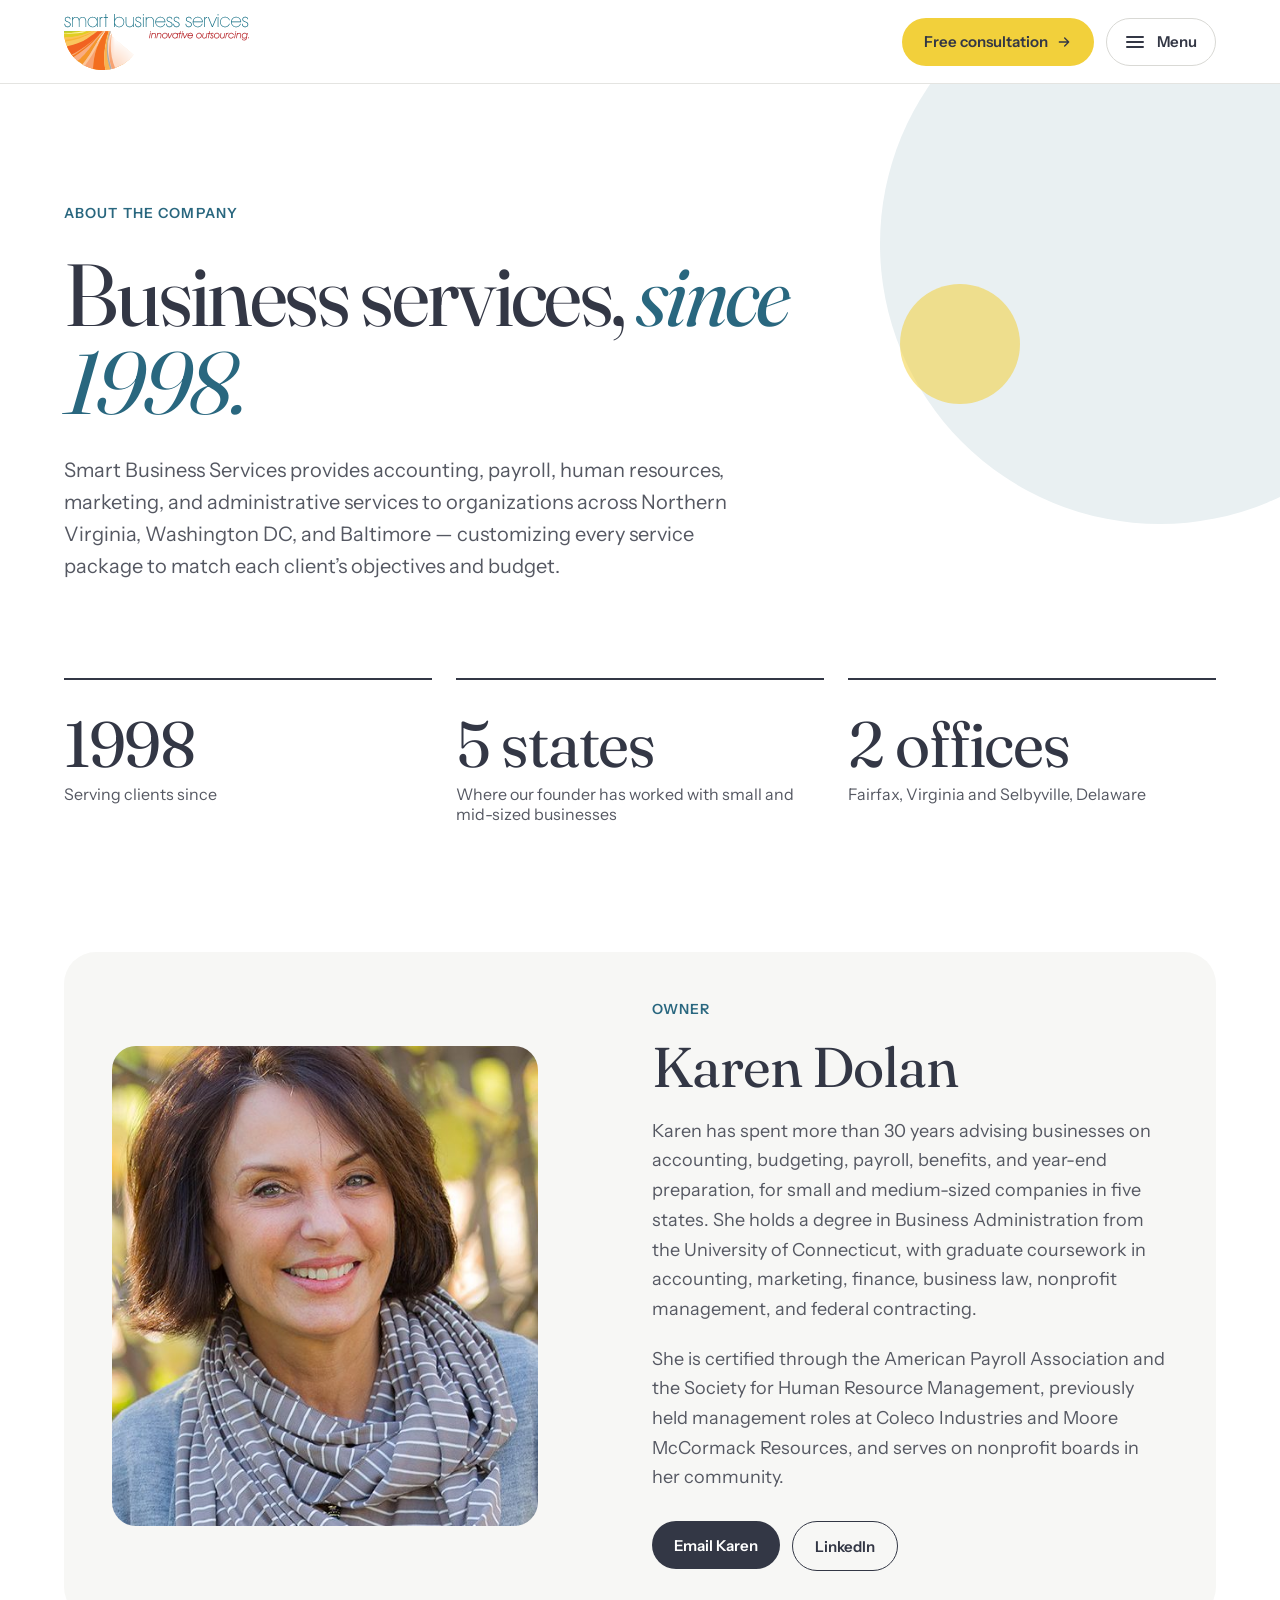
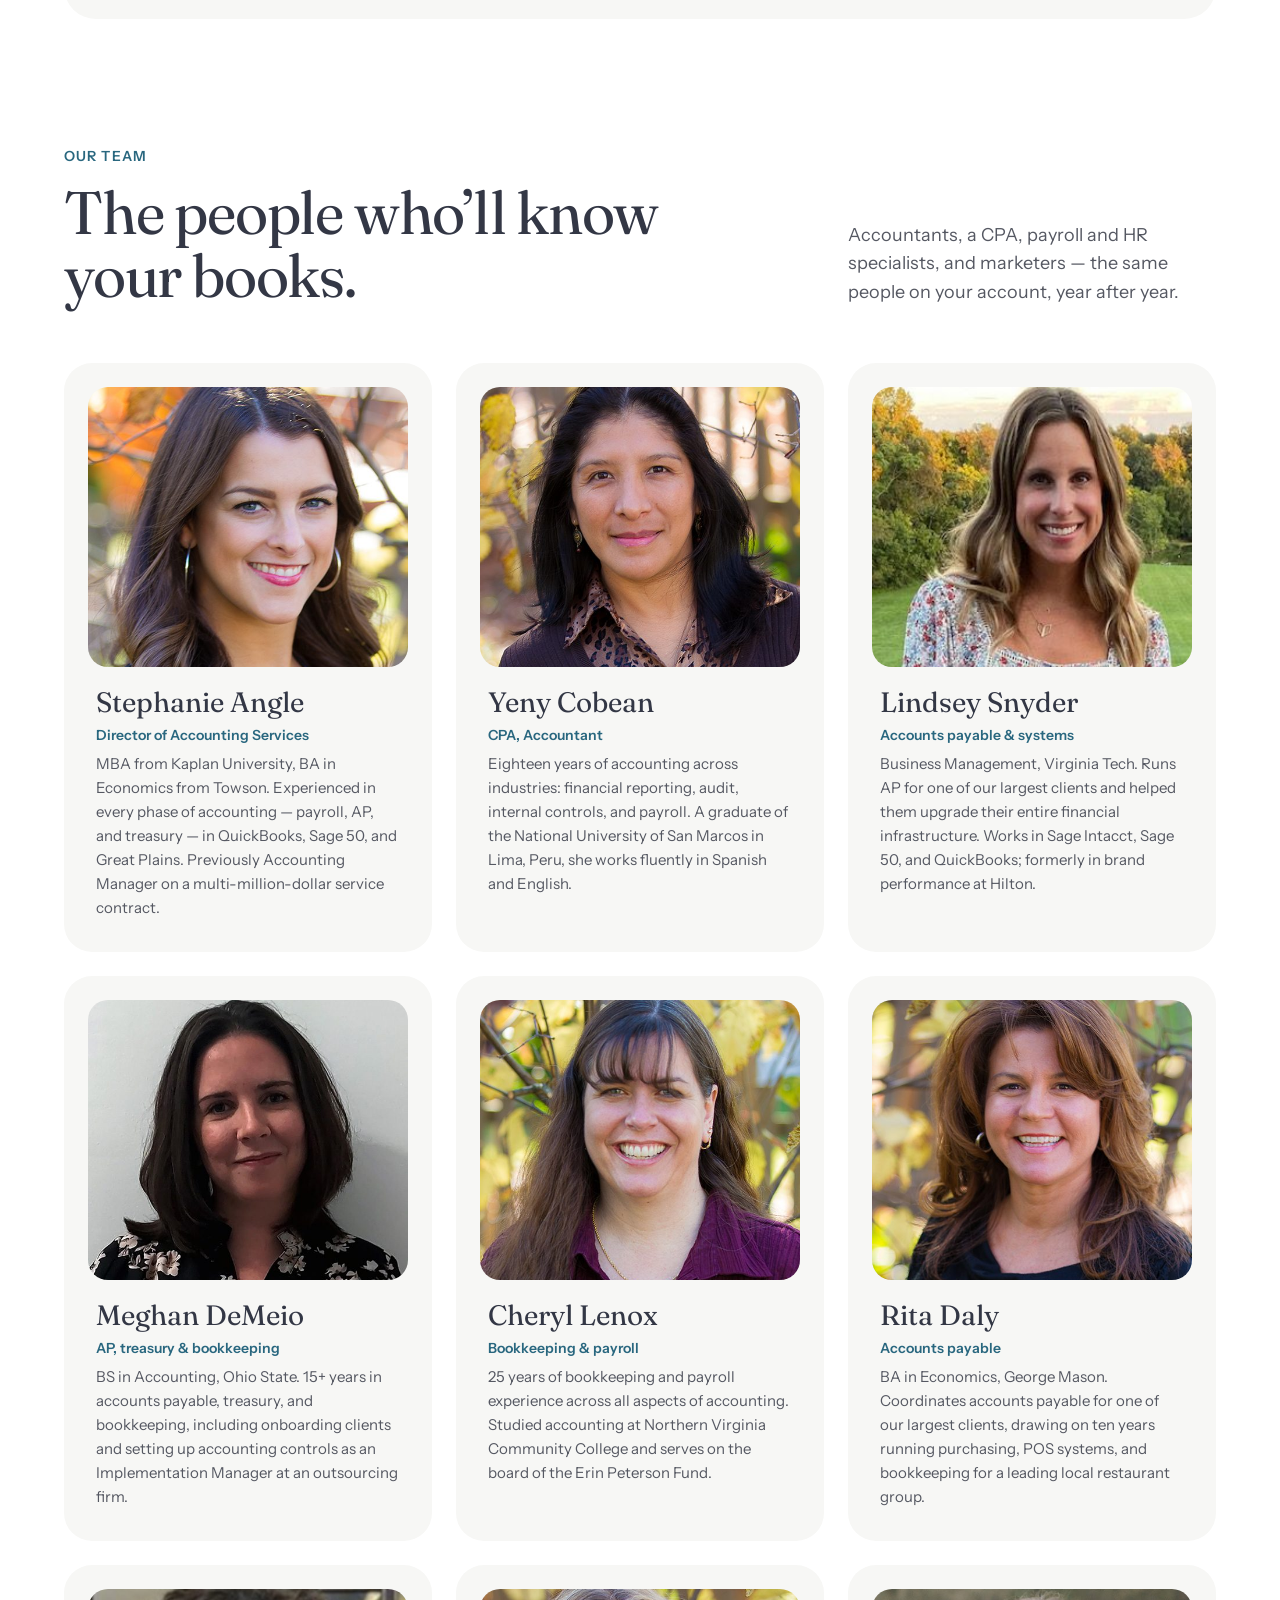
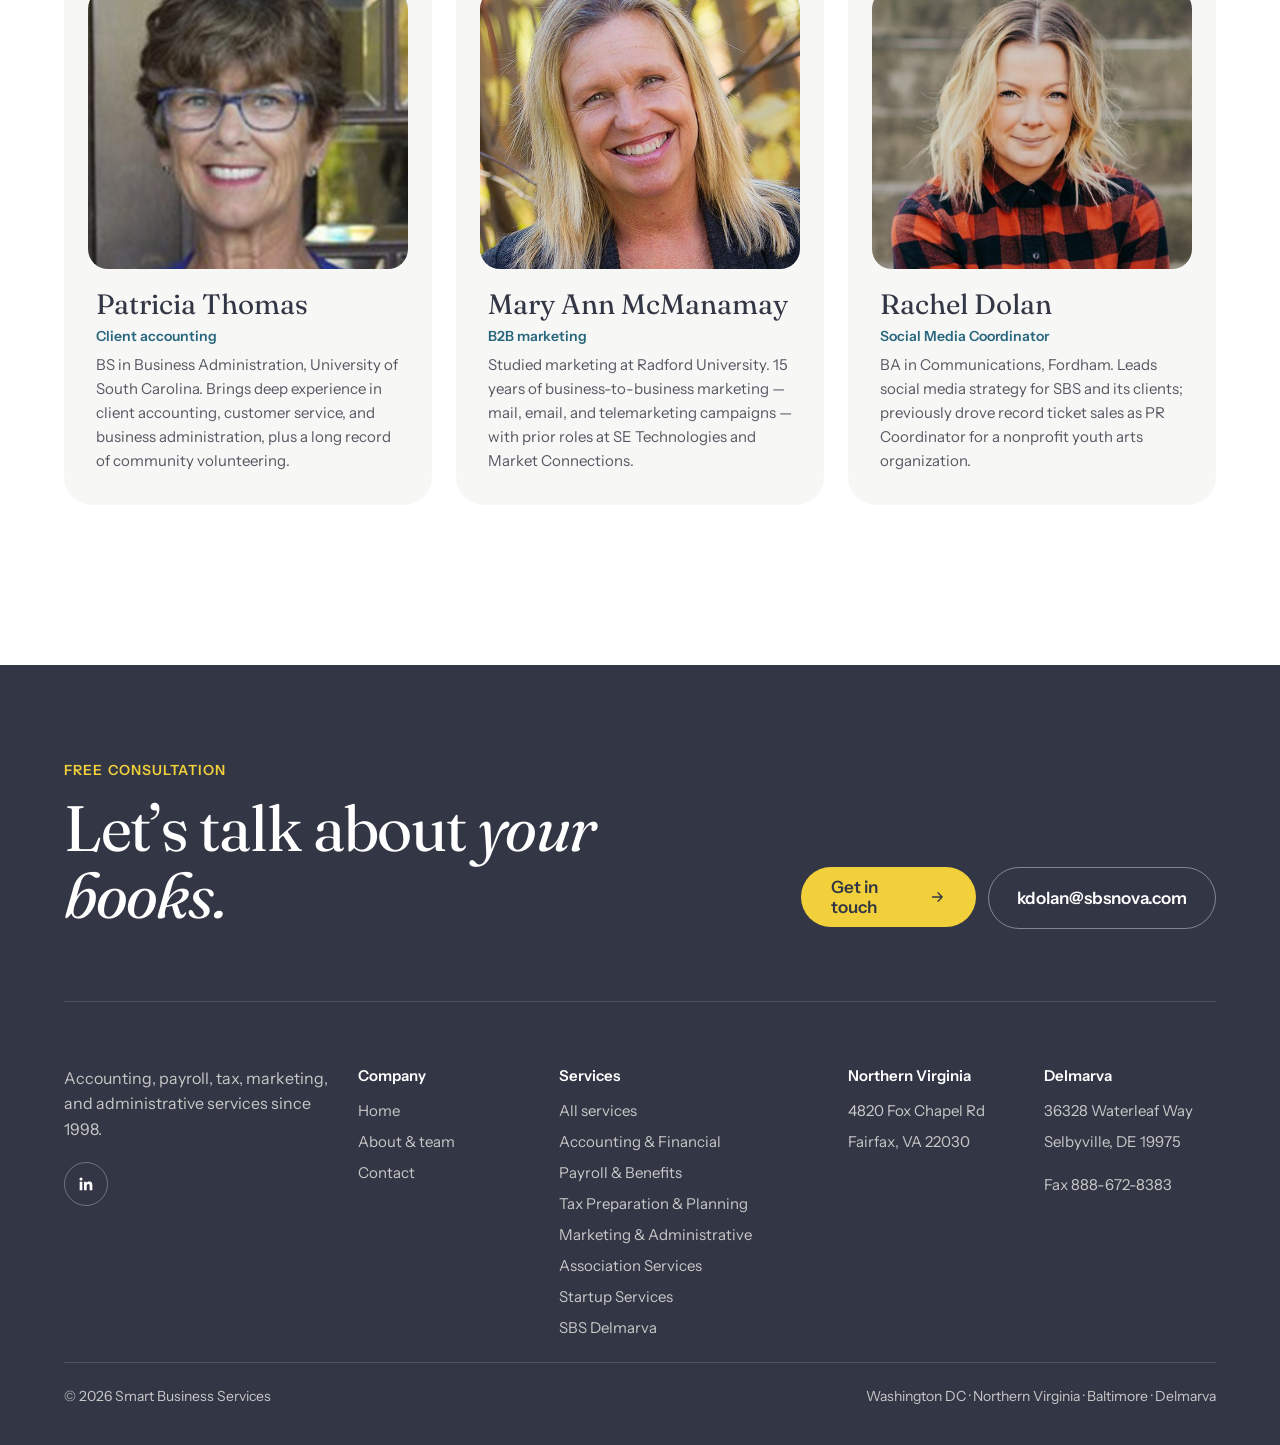
==== commit 62d4299f: "Use an SVG version of the logo in the header assets/sbs-logo.svg is traced from the existing PNG: ve" ====
--- a/about.html
+++ b/about.html
@@ -13,7 +13,7 @@
 a{color:#29677F;text-decoration:none}a:hover{color:#1D4C5E}
 .lift{transition:transform .35s cubic-bezier(.2,.7,.2,1),box-shadow .35s}
 .lift:hover{transform:translateY(-6px);box-shadow:0 28px 48px -28px rgba(51,55,69,.4)}
-@keyframes sbs-rise{from{opacity:0;transform:translateY(56px)}to{opacity:1;transform:none}}
+@keyframes sbs-rise{from{opacity:0;translate:0 56px}to{opacity:1;translate:none}}
 @keyframes sbs-drift{from{transform:translateY(var(--from,0px))}to{transform:translateY(var(--to,0px))}}
 @supports (animation-timeline: view()){
 .reveal{animation:sbs-rise linear both;animation-timeline:view();animation-range:entry 0% entry 60%}
@@ -21,8 +21,9 @@
 }
 @media (prefers-reduced-motion: reduce){.reveal,.drift{animation:none!important}.lift:hover{transform:none}}
 </style>
-<link rel="stylesheet" href="assets/menu.css">
-<link rel="stylesheet" href="assets/mobile.css">
+<link rel="stylesheet" href="assets/menu.css?v=2">
+<link rel="stylesheet" href="assets/mobile.css?v=2">
+<link rel="stylesheet" href="assets/buttons.css">
 </head>
 <body>
 <div style="width: 100%; box-sizing: border-box; display: flex; flex-direction: column; background: #FFFFFF; font-family: 'Instrument Sans', system-ui, sans-serif; color: #333745">
@@ -31,7 +32,7 @@
 
 
 <div class="site-bar" style="width: 100%; height: 84px; box-sizing: border-box; display: flex; align-items: center; justify-content: space-between; padding: 0 64px; background: #FFFFFF; border-bottom: 1px solid #E4E4E1; font-family: 'Instrument Sans', system-ui, sans-serif; color: #333745">
-<a href="index.html" style="display: flex; align-items: center"><img src="assets/sbs-logo.png" alt="Smart Business Services — innovative outsourcing — home" style="width: 185px; height: 56px; display: block"></a>
+<a href="index.html" style="display: flex; align-items: center"><img src="assets/sbs-logo.svg" alt="Smart Business Services — innovative outsourcing — home" style="width: 185px; height: 56px; display: block"></a>
 
 <a class="site-cta" href="contact.html" style="display: flex; align-items: center; gap: 8px; height: 48px; padding: 0 22px; border-radius: 999px; background: #F2D03B; color: #333745; font-size: 15px; font-weight: 600; text-decoration: none">Free consultation
 <svg width="16" height="16" viewBox="0 0 24 24" fill="none" stroke="currentColor" stroke-width="2" stroke-linecap="round" stroke-linejoin="round" aria-hidden="true"><path d="M5 12h14M13 6l6 6-6 6"></path></svg></a>
--- a/assets/mobile.css
+++ b/assets/mobile.css
@@ -6,7 +6,6 @@
 @media (max-width: 1100px){
   [style*="grid-template-columns: repeat(3, minmax(0, 1fr))"]{grid-template-columns:repeat(2,minmax(0,1fr))!important}
   [style*="font-size: 96px"],[style*="font-size: 88px"],[style*="font-size: 84px"],[style*="font-size: 80px"]{font-size:64px!important}
-  [style*="font-size: 200px"]{font-size:140px!important}
 }
 
 /* ---------- Small tablet and phone: single column ---------- */
@@ -41,7 +40,6 @@
   [style*="font-size: 64px"],[style*="font-size: 60px"],[style*="font-size: 56px"],[style*="font-size: 52px"]{font-size:38px!important;line-height:1.1!important}
   [style*="font-size: 48px"],[style*="font-size: 44px"],[style*="font-size: 40px"]{font-size:32px!important}
   [style*="font-size: 36px"],[style*="font-size: 34px"]{font-size:28px!important}
-  [style*="font-size: 200px"]{font-size:96px!important}
   [style*="font-size: 20px"]{font-size:18px!important}
 
   /* Images and decorative shapes */
@@ -70,7 +68,6 @@
   [style*="font-size: 64px"],[style*="font-size: 60px"],[style*="font-size: 56px"],[style*="font-size: 52px"]{font-size:34px!important}
   [style*="font-size: 48px"],[style*="font-size: 44px"],[style*="font-size: 40px"]{font-size:28px!important}
   [style*="font-size: 36px"],[style*="font-size: 34px"],[style*="font-size: 32px"]{font-size:26px!important}
-  [style*="font-size: 200px"]{font-size:72px!important}
 
   .site-bar{height:68px!important}
   .site-bar img{width:140px!important;height:42px!important}
--- a/assets/buttons.css
+++ b/assets/buttons.css
@@ -0,0 +1,64 @@
+/* Hover, press and keyboard-focus states for buttons and card arrows.
+   Page styles are inline, so these match on the inline style text and use
+   !important where they change a colour set inline. */
+
+/* Form buttons use the site font rather than the browser default */
+button{font-family:inherit}
+
+/* ---------- Pill buttons ---------- */
+a[style*="border-radius: 999px"],
+button[style*="border-radius: 999px"],
+.m-toggle,.m-cta{
+  transition:background-color .2s ease,color .2s ease,border-color .2s ease,box-shadow .25s ease,transform .25s cubic-bezier(.2,.7,.2,1)!important;
+}
+a[style*="border-radius: 999px"]:hover,
+button[style*="border-radius: 999px"]:hover,
+.m-cta:hover{transform:translateY(-2px)}
+a[style*="border-radius: 999px"]:active,
+button[style*="border-radius: 999px"]:active,
+.m-toggle:active,.m-cta:active{transform:translateY(0) scale(.98);transition-duration:.08s!important}
+
+/* Yellow (primary) */
+a[style*="background: #F2D03B"][style*="border-radius: 999px"]:hover,
+button[style*="background: #F2D03B"][style*="border-radius: 999px"]:hover,
+.m-cta:hover{background:#FFDD4A!important;color:#333745!important;box-shadow:0 12px 24px -10px rgba(214,176,20,.75)}
+
+/* Dark */
+a[style*="background: #333745"][style*="border-radius: 999px"]:hover{background:#29677F!important;box-shadow:0 12px 24px -12px rgba(41,103,127,.7)}
+
+/* White, on dark sections */
+a[style*="background: #FFFFFF"][style*="border-radius: 999px"]:hover{background:#F2D03B!important;color:#333745!important;box-shadow:0 12px 24px -12px rgba(0,0,0,.5)}
+
+/* Outline, on light sections */
+a[style*="border: 1px solid #333745"][style*="border-radius: 999px"]:hover{background:#333745!important;color:#FFFFFF!important;box-shadow:0 12px 24px -12px rgba(51,55,69,.6)}
+
+/* Outline, on dark sections (includes the footer LinkedIn icon) */
+a[style*="border: 1px solid rgba(255,255,255"][style*="border-radius: 999px"]:hover{background:#FFFFFF!important;border-color:#FFFFFF!important;color:#333745!important;box-shadow:0 12px 24px -12px rgba(0,0,0,.5)}
+
+/* Contact form topic chips: lift only, their pressed colours are set by script */
+button[aria-pressed][style*="border-radius: 999px"]:hover{border-color:#F2D03B!important}
+
+/* Menu button */
+.m-toggle:hover{border-color:#333745!important;background:#FFFFFF!important}
+
+/* ---------- Arrows ---------- */
+a svg:has(path[d^="M5 12h14"]),button svg:has(path[d^="M5 12h14"]){transition:transform .25s cubic-bezier(.2,.7,.2,1)}
+a:hover svg:has(path[d^="M5 12h14"]),button:hover svg:has(path[d^="M5 12h14"]){transform:translateX(4px)}
+
+/* Card arrows (↗): circle fills and the arrow nudges up-right */
+a span[style*="border-radius: 999px"]:has(svg path[d^="M7 17L17 7"]){transition:background-color .25s ease,color .25s ease,border-color .25s ease}
+a svg:has(path[d^="M7 17L17 7"]){transition:transform .25s cubic-bezier(.2,.7,.2,1)}
+a:hover span[style*="border-radius: 999px"]:has(svg path[d^="M7 17L17 7"]){background:#F2D03B!important;border-color:#F2D03B!important;color:#333745}
+a:hover svg:has(path[d^="M7 17L17 7"]){transform:translate(2px,-2px)}
+
+/* Menu LinkedIn link */
+.m-social-icon{transition:background-color .2s ease,color .2s ease}
+.m-social:hover .m-social-icon{background:#29677F;color:#FFFFFF}
+
+/* ---------- Keyboard focus ---------- */
+a:focus-visible,button:focus-visible{outline:none;box-shadow:0 0 0 3px #FFFFFF,0 0 0 5px #29677F!important;border-radius:999px}
+
+@media (prefers-reduced-motion: reduce){
+  a,button,a svg,button svg{transition:none!important}
+  a:hover,button:hover,a:hover svg,button:hover svg,a:active,button:active{transform:none!important}
+}
